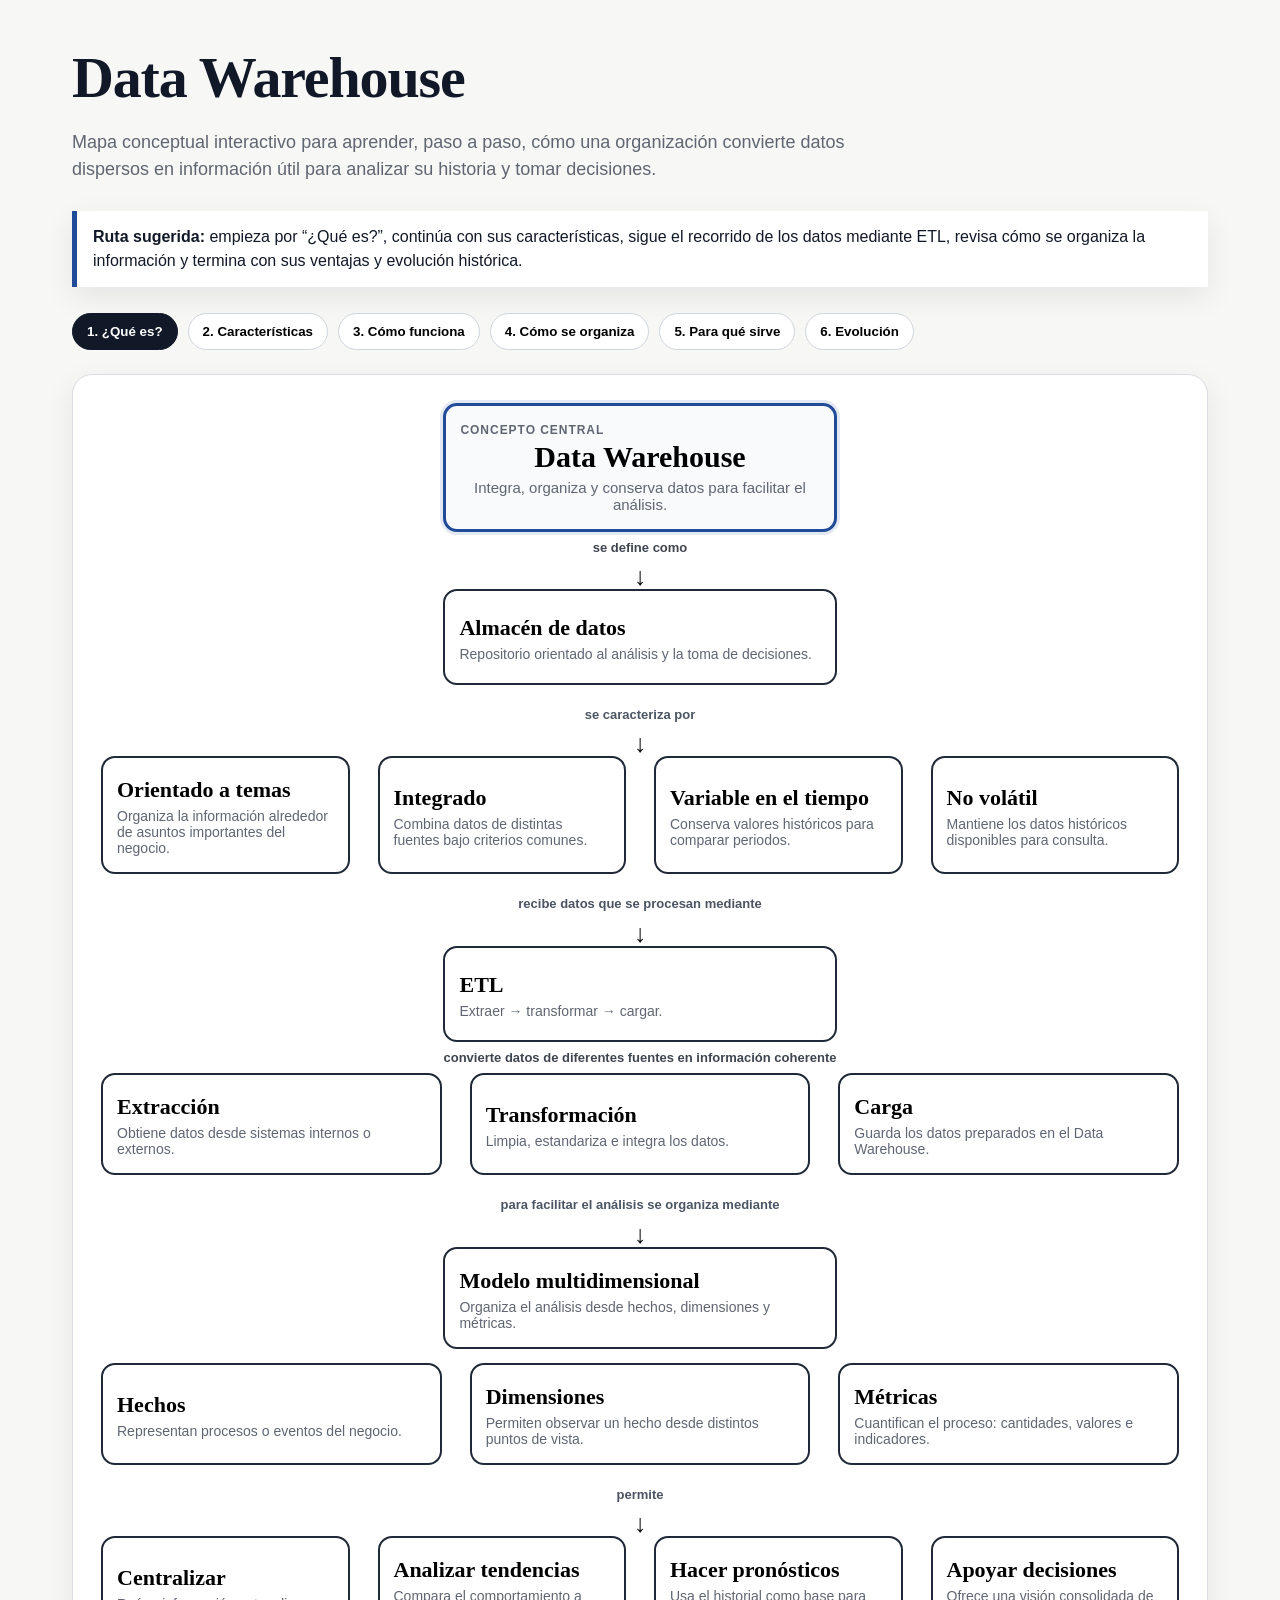
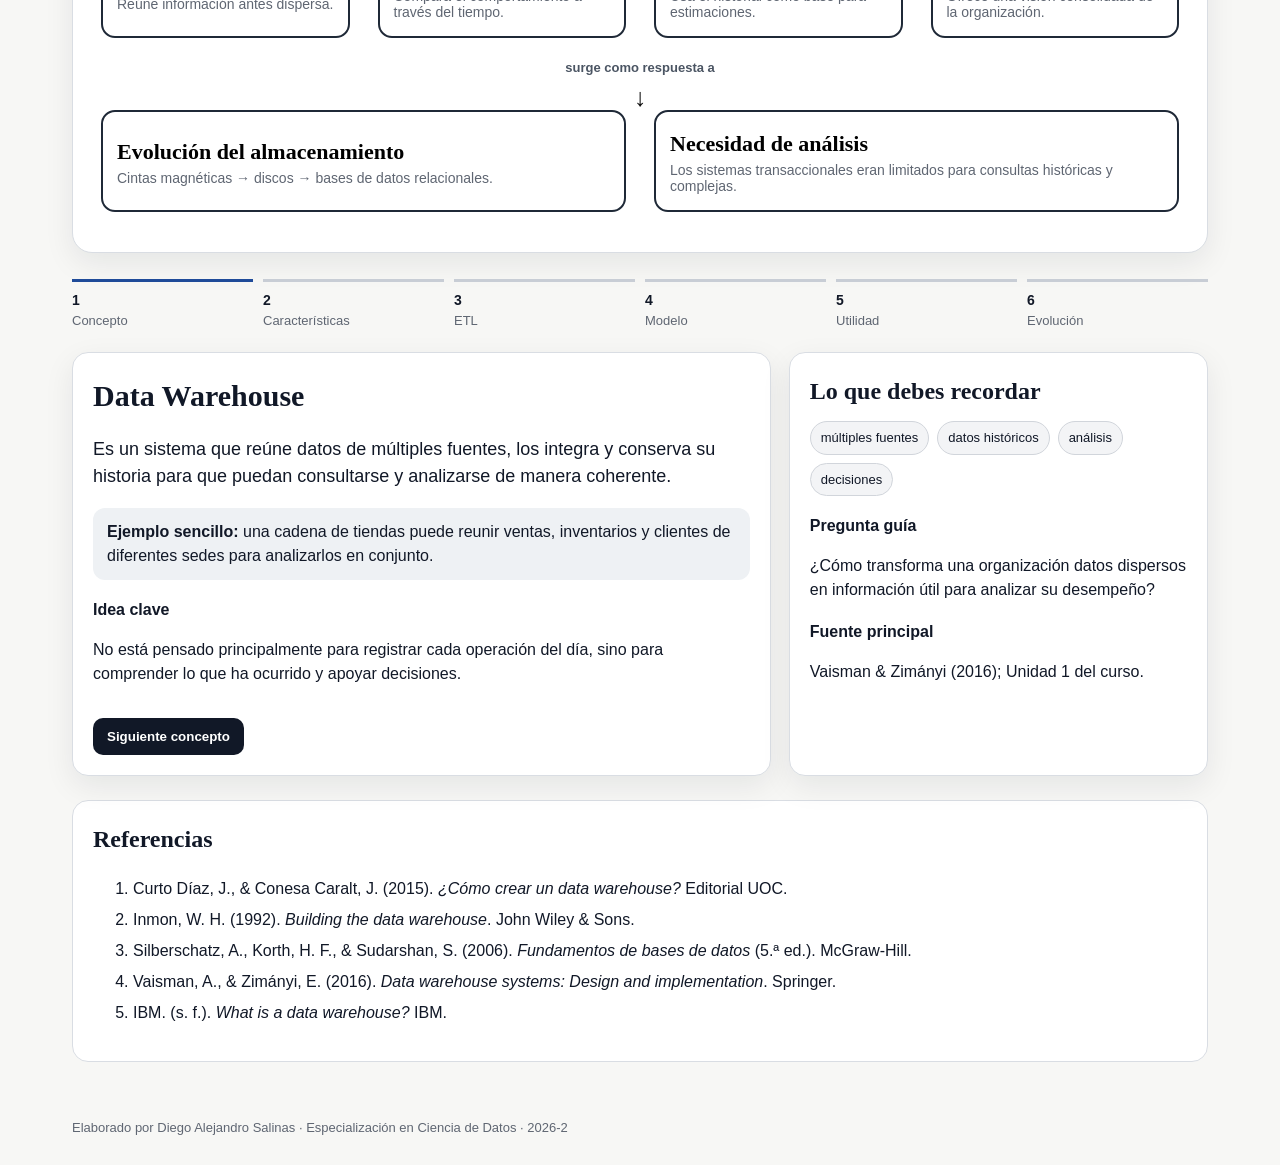
==== datawarehouse/index.html @ eb6b1d8a "Agregar mapa conceptual interactivo de Data Warehouse" ====
<!doctype html>
<html lang="es">
<head>
<meta charset="utf-8">
<meta name="viewport" content="width=device-width,initial-scale=1">
<title>Mapa conceptual interactivo · Data Warehouse</title>
<meta name="description" content="Mapa conceptual interactivo para aprender qué es un Data Warehouse, sus características, evolución, contexto, ventajas, funcionalidad y relación con ETL.">
<style>
:root{
  --bg:#f7f7f5;--paper:#ffffff;--ink:#111827;--muted:#5f6672;--line:#1f2937;
  --soft:#eef1f4;--accent:#1f4b99;--accent2:#0f766e;--warn:#8a4b08;
  --shadow:0 10px 30px rgba(17,24,39,.08)
}
*{box-sizing:border-box}
html{scroll-behavior:smooth}
body{margin:0;background:var(--bg);color:var(--ink);font-family:Arial,Helvetica,sans-serif;line-height:1.5}
header{max-width:1180px;margin:auto;padding:34px 22px 18px}
header h1{margin:0 0 8px;font-family:"Times New Roman",Times,serif;font-size:clamp(32px,5vw,58px);font-weight:700;letter-spacing:-.02em}
header p{margin:0;max-width:850px;color:var(--muted);font-size:18px}
main{max-width:1180px;margin:auto;padding:0 22px 56px}
.guide{display:flex;gap:10px;flex-wrap:wrap;margin:18px 0 24px}
.guide button{border:1px solid #cfd5dc;background:white;border-radius:999px;padding:10px 14px;font-weight:700;cursor:pointer}
.guide button.active{background:var(--ink);color:white;border-color:var(--ink)}
.learning-note{background:#fff;border-left:5px solid var(--accent);padding:14px 16px;margin:10px 0 26px;box-shadow:var(--shadow)}
.map-wrap{background:var(--paper);border:1px solid #d9dde3;border-radius:20px;padding:18px;box-shadow:var(--shadow);overflow:auto}
.map{min-width:980px;position:relative;padding:10px 10px 22px}
.row{display:grid;gap:28px;align-items:stretch;position:relative;z-index:2}
.row.center{grid-template-columns:1fr 1.25fr 1fr}
.row.four{grid-template-columns:repeat(4,1fr)}
.row.three{grid-template-columns:repeat(3,1fr)}
.row.two{grid-template-columns:1fr 1fr}
.spacer{height:18px}
.node{appearance:none;width:100%;border:2px solid var(--line);background:white;border-radius:14px;padding:16px 14px;min-height:96px;text-align:left;cursor:pointer;transition:.2s;position:relative}
.node:hover,.node:focus{transform:translateY(-2px);box-shadow:0 8px 18px rgba(17,24,39,.10);outline:3px solid rgba(31,75,153,.15)}
.node.selected{border-color:var(--accent);box-shadow:0 0 0 3px rgba(31,75,153,.12)}
.node .kicker{font-size:12px;text-transform:uppercase;letter-spacing:.08em;color:var(--muted);font-weight:700}
.node strong{display:block;font-family:"Times New Roman",Times,serif;font-size:22px;margin:3px 0 5px}
.node small{display:block;color:var(--muted);font-size:14px}
.central{background:#f8fafc;border-width:3px}
.central strong{font-size:30px;text-align:center}
.central small{text-align:center;font-size:15px}
.linklabel{text-align:center;font-size:13px;font-weight:700;color:#3f4650;padding:6px 0}
.arrow{text-align:center;font-size:25px;line-height:1;color:#111}
.branch-label{font-size:13px;font-weight:700;color:#4b5563;text-align:center;margin:2px 0 7px}
.child{min-height:84px}
.route{margin:26px 0 6px;display:grid;grid-template-columns:repeat(6,1fr);gap:10px}
.step{border-top:3px solid #c8cdd5;padding-top:8px;color:var(--muted);font-size:13px}
.step b{display:block;color:var(--ink);font-size:14px}
.step.current{border-color:var(--accent)}
.panel{margin-top:22px;display:grid;grid-template-columns:1.25fr .75fr;gap:18px}
.card{background:#fff;border:1px solid #d9dde3;border-radius:16px;padding:20px;box-shadow:var(--shadow)}
.card h2{font-family:"Times New Roman",Times,serif;font-size:30px;margin:0 0 8px}
.card h3{font-size:16px;margin:18px 0 6px}
.definition{font-size:18px}
.example{background:var(--soft);padding:12px 14px;border-radius:12px;margin-top:12px}
.tags{display:flex;gap:8px;flex-wrap:wrap;margin-top:12px}
.tag{background:#f3f4f6;border:1px solid #d1d5db;border-radius:999px;padding:6px 10px;font-size:13px}
.next-btn{margin-top:16px;border:0;background:var(--ink);color:#fff;border-radius:10px;padding:11px 14px;font-weight:700;cursor:pointer}
.refs{margin-top:24px;background:white;border:1px solid #d9dde3;border-radius:16px;padding:20px}
.refs h2{font-family:"Times New Roman",Times,serif;margin-top:0}
.refs li{margin:7px 0}
footer{max-width:1180px;margin:auto;padding:0 22px 28px;color:var(--muted);font-size:13px}
@media(max-width:760px){
 header p{font-size:16px}.panel{grid-template-columns:1fr}.route{grid-template-columns:repeat(2,1fr)}
 .map-wrap{padding:10px}
}
</style>
</head>
<body>
<header>
  <h1>Data Warehouse</h1>
  <p>Mapa conceptual interactivo para aprender, paso a paso, cómo una organización convierte datos dispersos en información útil para analizar su historia y tomar decisiones.</p>
</header>

<main>
  <div class="learning-note"><strong>Ruta sugerida:</strong> empieza por “¿Qué es?”, continúa con sus características, sigue el recorrido de los datos mediante ETL, revisa cómo se organiza la información y termina con sus ventajas y evolución histórica.</div>

  <nav class="guide" aria-label="Ruta de aprendizaje">
    <button class="active" data-go="concepto">1. ¿Qué es?</button>
    <button data-go="caracteristicas">2. Características</button>
    <button data-go="etl">3. Cómo funciona</button>
    <button data-go="modelo">4. Cómo se organiza</button>
    <button data-go="ventajas">5. Para qué sirve</button>
    <button data-go="evolucion">6. Evolución</button>
  </nav>

  <section class="map-wrap" aria-label="Mapa conceptual interactivo de Data Warehouse">
    <div class="map">
      <div class="row center">
        <div></div>
        <button class="node central selected" data-node="concepto">
          <span class="kicker">Concepto central</span>
          <strong>Data Warehouse</strong>
          <small>Integra, organiza y conserva datos para facilitar el análisis.</small>
        </button>
        <div></div>
      </div>

      <div class="linklabel">se define como</div>
      <div class="arrow">↓</div>

      <div class="row center">
        <div></div>
        <button class="node" data-node="repositorio">
          <strong>Almacén de datos</strong>
          <small>Repositorio orientado al análisis y la toma de decisiones.</small>
        </button>
        <div></div>
      </div>

      <div class="spacer"></div>
      <div class="branch-label">se caracteriza por</div>
      <div class="arrow">↓</div>

      <div class="row four" id="caracteristicas">
        <button class="node child" data-node="temas"><strong>Orientado a temas</strong><small>Organiza la información alrededor de asuntos importantes del negocio.</small></button>
        <button class="node child" data-node="integrado"><strong>Integrado</strong><small>Combina datos de distintas fuentes bajo criterios comunes.</small></button>
        <button class="node child" data-node="tiempo"><strong>Variable en el tiempo</strong><small>Conserva valores históricos para comparar periodos.</small></button>
        <button class="node child" data-node="novolatil"><strong>No volátil</strong><small>Mantiene los datos históricos disponibles para consulta.</small></button>
      </div>

      <div class="spacer"></div>
      <div class="branch-label">recibe datos que se procesan mediante</div>
      <div class="arrow">↓</div>

      <div class="row center" id="etl">
        <div></div>
        <button class="node" data-node="etl">
          <strong>ETL</strong>
          <small>Extraer → transformar → cargar.</small>
        </button>
        <div></div>
      </div>

      <div class="linklabel">convierte datos de diferentes fuentes en información coherente</div>
      <div class="row three">
        <button class="node child" data-node="extraccion"><strong>Extracción</strong><small>Obtiene datos desde sistemas internos o externos.</small></button>
        <button class="node child" data-node="transformacion"><strong>Transformación</strong><small>Limpia, estandariza e integra los datos.</small></button>
        <button class="node child" data-node="carga"><strong>Carga</strong><small>Guarda los datos preparados en el Data Warehouse.</small></button>
      </div>

      <div class="spacer"></div>
      <div class="branch-label">para facilitar el análisis se organiza mediante</div>
      <div class="arrow">↓</div>

      <div class="row center" id="modelo">
        <div></div>
        <button class="node" data-node="modelo">
          <strong>Modelo multidimensional</strong>
          <small>Organiza el análisis desde hechos, dimensiones y métricas.</small>
        </button>
        <div></div>
      </div>

      <div class="row three" style="margin-top:14px">
        <button class="node child" data-node="hechos"><strong>Hechos</strong><small>Representan procesos o eventos del negocio.</small></button>
        <button class="node child" data-node="dimensiones"><strong>Dimensiones</strong><small>Permiten observar un hecho desde distintos puntos de vista.</small></button>
        <button class="node child" data-node="metricas"><strong>Métricas</strong><small>Cuantifican el proceso: cantidades, valores e indicadores.</small></button>
      </div>

      <div class="spacer"></div>
      <div class="branch-label">permite</div>
      <div class="arrow">↓</div>

      <div class="row four" id="ventajas">
        <button class="node child" data-node="centraliza"><strong>Centralizar</strong><small>Reúne información antes dispersa.</small></button>
        <button class="node child" data-node="tendencias"><strong>Analizar tendencias</strong><small>Compara el comportamiento a través del tiempo.</small></button>
        <button class="node child" data-node="pronosticos"><strong>Hacer pronósticos</strong><small>Usa el historial como base para estimaciones.</small></button>
        <button class="node child" data-node="decisiones"><strong>Apoyar decisiones</strong><small>Ofrece una visión consolidada de la organización.</small></button>
      </div>

      <div class="spacer"></div>
      <div class="branch-label">surge como respuesta a</div>
      <div class="arrow">↓</div>

      <div class="row two" id="evolucion">
        <button class="node child" data-node="evolucion"><strong>Evolución del almacenamiento</strong><small>Cintas magnéticas → discos → bases de datos relacionales.</small></button>
        <button class="node child" data-node="necesidad"><strong>Necesidad de análisis</strong><small>Los sistemas transaccionales eran limitados para consultas históricas y complejas.</small></button>
      </div>
    </div>
  </section>

  <div class="route" aria-label="Progreso de aprendizaje">
    <div class="step current" data-step="concepto"><b>1</b>Concepto</div>
    <div class="step" data-step="caracteristicas"><b>2</b>Características</div>
    <div class="step" data-step="etl"><b>3</b>ETL</div>
    <div class="step" data-step="modelo"><b>4</b>Modelo</div>
    <div class="step" data-step="ventajas"><b>5</b>Utilidad</div>
    <div class="step" data-step="evolucion"><b>6</b>Evolución</div>
  </div>

  <section class="panel" aria-live="polite">
    <article class="card">
      <h2 id="detail-title">Data Warehouse</h2>
      <p class="definition" id="detail-definition">Es un sistema que reúne datos de múltiples fuentes, los integra y conserva su historia para que puedan consultarse y analizarse de manera coherente.</p>
      <div class="example" id="detail-example"><strong>Ejemplo sencillo:</strong> una cadena de tiendas puede reunir ventas, inventarios y clientes de diferentes sedes para analizarlos en conjunto.</div>
      <h3>Idea clave</h3>
      <p id="detail-key">No está pensado principalmente para registrar cada operación del día, sino para comprender lo que ha ocurrido y apoyar decisiones.</p>
      <button class="next-btn" id="next-btn" type="button">Siguiente concepto</button>
    </article>

    <aside class="card">
      <h2 style="font-size:24px">Lo que debes recordar</h2>
      <div class="tags" id="detail-tags">
        <span class="tag">múltiples fuentes</span>
        <span class="tag">datos históricos</span>
        <span class="tag">análisis</span>
        <span class="tag">decisiones</span>
      </div>
      <h3>Pregunta guía</h3>
      <p id="detail-question">¿Cómo transforma una organización datos dispersos en información útil para analizar su desempeño?</p>
      <h3>Fuente principal</h3>
      <p id="detail-source">Vaisman & Zimányi (2016); Unidad 1 del curso.</p>
    </aside>
  </section>

  <section class="refs">
    <h2>Referencias</h2>
    <ol>
      <li>Curto Díaz, J., & Conesa Caralt, J. (2015). <em>¿Cómo crear un data warehouse?</em> Editorial UOC.</li>
      <li>Inmon, W. H. (1992). <em>Building the data warehouse</em>. John Wiley & Sons.</li>
      <li>Silberschatz, A., Korth, H. F., & Sudarshan, S. (2006). <em>Fundamentos de bases de datos</em> (5.ª ed.). McGraw-Hill.</li>
      <li>Vaisman, A., & Zimányi, E. (2016). <em>Data warehouse systems: Design and implementation</em>. Springer.</li>
      <li>IBM. (s. f.). <em>What is a data warehouse?</em> IBM.</li>
    </ol>
  </section>
</main>

<footer>Elaborado por Diego Alejandro Salinas · Especialización en Ciencia de Datos · 2026-2</footer>

<script>
const DATA = {
concepto:{title:"Data Warehouse",definition:"Es un sistema que reúne datos de múltiples fuentes, los integra y conserva su historia para que puedan consultarse y analizarse de manera coherente.",example:"Una cadena de tiendas puede reunir ventas, inventarios y clientes de diferentes sedes para analizarlos en conjunto.",key:"No está pensado principalmente para registrar cada operación del día, sino para comprender lo que ha ocurrido y apoyar decisiones.",tags:["múltiples fuentes","datos históricos","análisis","decisiones"],question:"¿Cómo transforma una organización datos dispersos en información útil para analizar su desempeño?",source:"Vaisman & Zimányi (2016); Unidad 1."},
repositorio:{title:"Almacén de datos",definition:"Es el repositorio común donde se almacena información ya integrada y preparada para consulta y análisis.",example:"En vez de consultar por separado ventas, inventario y servicio al cliente, la organización puede analizarlos desde un mismo entorno.",key:"El Data Warehouse ofrece una visión consolidada, no una simple copia de las bases operacionales.",tags:["repositorio común","integración","consulta"],question:"¿Por qué conviene reunir información procedente de sistemas distintos?",source:"Vaisman & Zimányi (2016)."},
temas:{title:"Orientado a temas",definition:"La información se organiza alrededor de temas relevantes para la organización, como ventas, producción, clientes o compras.",example:"Un área de ventas puede consultar información organizada alrededor de clientes, productos y periodos.",key:"La organización sigue la lógica del análisis del negocio, no la estructura técnica de cada sistema fuente.",tags:["ventas","clientes","producción"],question:"¿Qué temas necesita analizar la organización?",source:"Unidad 1, características de Data Warehouse."},
integrado:{title:"Integrado",definition:"Los datos provenientes de diferentes fuentes se armonizan para ofrecer una vista unificada.",example:"Si dos sistemas usan nombres o formatos distintos para identificar una misma sede, la transformación busca estandarizarlos.",key:"Integrar significa hacer comparables datos que originalmente podían tener formatos, códigos o estructuras diferentes.",tags:["estandarización","fuentes","coherencia"],question:"¿Cómo logramos que datos distintos puedan analizarse juntos?",source:"Unidad 1; Vaisman & Zimányi (2016)."},
tiempo:{title:"Variable en el tiempo",definition:"El Data Warehouse conserva información correspondiente a distintos periodos para estudiar cambios y tendencias.",example:"Las ventas de este mes pueden compararse con las de meses o años anteriores.",key:"La dimensión temporal convierte el dato aislado en una historia que puede analizarse.",tags:["historia","periodos","tendencias"],question:"¿Qué cambia cuando podemos comparar el presente con el pasado?",source:"Unidad 1."},
novolatil:{title:"No volátil",definition:"Los datos históricos se mantienen disponibles; los nuevos valores se incorporan sin reemplazar continuamente el pasado.",example:"El valor de ventas de un mes cerrado se conserva para análisis posteriores.",key:"Mantener la historia permite reproducir análisis y comparar periodos.",tags:["permanencia","histórico","consulta"],question:"¿Por qué es importante conservar los valores anteriores?",source:"Unidad 1."},
etl:{title:"ETL",definition:"ETL resume tres operaciones: extraer datos de las fuentes, transformarlos para hacerlos coherentes y cargarlos en el Data Warehouse.",example:"Datos de una hoja de cálculo, un sistema de ventas y una base de clientes pueden combinarse antes de entrar al almacén.",key:"ETL es el puente entre los datos tal como nacen y los datos listos para analizar.",tags:["extract","transform","load"],question:"¿Qué debe ocurrir antes de que los datos sean útiles para el análisis?",source:"Silberschatz et al. (2006); Unidad 1."},
extraccion:{title:"Extracción",definition:"Obtiene los datos desde sus sistemas de origen.",example:"Leer registros desde sistemas contables, archivos, aplicaciones o bases externas.",key:"Primero se identifican y recuperan los datos que realmente se necesitan.",tags:["origen","captura","fuentes"],question:"¿De dónde salen los datos?",source:"Unidad 1."},
transformacion:{title:"Transformación",definition:"Corrige, limpia, estandariza e integra los datos para que tengan una estructura y significado coherentes.",example:"Convertir fechas a un mismo formato o unificar categorías escritas de formas diferentes.",key:"Transformar no es adornar los datos: es resolver inconsistencias antes del análisis.",tags:["limpieza","estandarización","integración"],question:"¿Qué problemas impedirían comparar los datos directamente?",source:"Unidad 1."},
carga:{title:"Carga",definition:"Incorpora los datos ya preparados en el Data Warehouse.",example:"Después de validar y transformar la información, se añade al repositorio analítico.",key:"La carga completa el recorrido desde la fuente hasta el almacén.",tags:["almacenamiento","repositorio","actualización"],question:"¿Dónde terminan los datos después de ser transformados?",source:"Unidad 1."},
modelo:{title:"Modelo multidimensional",definition:"Es una forma de organizar la información para analizar un proceso desde diferentes perspectivas.",example:"Una venta puede analizarse por producto, cliente, vendedor, fecha o sucursal.",key:"El modelo multidimensional facilita responder preguntas del negocio sin recorrer estructuras transaccionales complejas.",tags:["hechos","dimensiones","métricas"],question:"¿Desde qué perspectivas necesitamos observar un mismo proceso?",source:"Curto Díaz & Conesa Caralt (2015); Unidad 1."},
hechos:{title:"Hechos",definition:"Representan procesos o eventos que la organización quiere analizar.",example:"Una venta, una asistencia o un movimiento de inventario.",key:"La tabla de hechos suele concentrar las mediciones del proceso y las relaciones con dimensiones.",tags:["eventos","procesos","medidas"],question:"¿Qué evento queremos estudiar?",source:"Unidad 1."},
dimensiones:{title:"Dimensiones",definition:"Describen los puntos de vista desde los cuales se analiza un hecho.",example:"Producto, cliente, vendedor, fecha o ubicación.",key:"Las dimensiones responden preguntas como quién, qué, cuándo y dónde.",tags:["producto","cliente","tiempo"],question:"¿Desde qué perspectivas queremos analizar el hecho?",source:"Unidad 1."},
metricas:{title:"Métricas",definition:"Son medidas cuantificables utilizadas para evaluar un proceso.",example:"Valor de venta, cantidad de productos, unidades producidas o porcentaje de cumplimiento.",key:"Las métricas convierten la actividad del negocio en valores analizables.",tags:["medidas","indicadores","KPI"],question:"¿Qué queremos medir?",source:"Unidad 1."},
centraliza:{title:"Centralizar información",definition:"El Data Warehouse reúne información que antes estaba distribuida en diferentes lugares y sistemas.",example:"Una empresa con varias sedes puede analizar sus datos desde una fuente común.",key:"Centralizar reduce el trabajo de consultar y reconciliar fuentes por separado.",tags:["consolidación","fuente común","coherencia"],question:"¿Qué cambia cuando las áreas dejan de analizar datos aislados?",source:"Unidad 1."},
tendencias:{title:"Analizar tendencias",definition:"La conservación histórica permite observar patrones y cambios a través del tiempo.",example:"Identificar meses con mayores ventas o periodos de caída en producción.",key:"Una tendencia necesita datos comparables de varios momentos, no una sola fotografía.",tags:["historia","comparación","patrones"],question:"¿Qué comportamiento se repite o cambia con el tiempo?",source:"Unidad 1."},
pronosticos:{title:"Hacer pronósticos",definition:"Los datos históricos pueden utilizarse como base para estimar comportamientos futuros.",example:"Proyectar ventas futuras a partir de los patrones observados en años anteriores.",key:"El Data Warehouse aporta la historia organizada; el método de pronóstico realiza la estimación.",tags:["histórico","proyección","planificación"],question:"¿Qué información del pasado ayuda a planificar el futuro?",source:"Unidad 1."},
decisiones:{title:"Apoyar decisiones",definition:"El Data Warehouse proporciona información consolidada para que los responsables comprendan mejor la situación de la organización.",example:"Comparar ventas, costos e inventarios antes de decidir dónde aumentar existencias.",key:"Su valor aparece cuando los datos se convierten en evidencia útil para decidir.",tags:["evidencia","gestión","análisis"],question:"¿Qué decisión mejora cuando contamos con información integrada?",source:"Unidad 1."},
evolucion:{title:"Evolución del almacenamiento",definition:"El almacenamiento pasó del procesamiento secuencial en cintas a discos de acceso directo y luego a bases de datos relacionales y sistemas orientados al análisis.",example:"Con los discos fue posible acceder a registros sin recorrer secuencialmente toda la información.",key:"El Data Warehouse no apareció de la nada: responde a décadas de evolución en almacenamiento y bases de datos.",tags:["cintas","discos","bases relacionales"],question:"¿Qué avances hicieron posible analizar cada vez más información?",source:"Silberschatz et al. (2006); Unidad 1."},
necesidad:{title:"Necesidad de análisis",definition:"Los sistemas transaccionales funcionaban bien para las operaciones diarias, pero tenían limitaciones para consultas complejas, integración de fuentes e historia.",example:"Una consulta que combina muchas tablas y varios años de información puede afectar el rendimiento de un sistema operacional.",key:"El Data Warehouse separa las necesidades analíticas de las operaciones cotidianas.",tags:["OLTP","histórico","consultas complejas"],question:"¿Por qué una base transaccional no siempre es adecuada para análisis masivo?",source:"Unidad 1; Inmon (1992)."}
};

const ORDER=["concepto","temas","integrado","tiempo","novolatil","etl","extraccion","transformacion","carga","modelo","hechos","dimensiones","metricas","centraliza","tendencias","pronosticos","decisiones","evolucion","necesidad"];
const GROUP={concepto:"concepto",repositorio:"concepto",temas:"caracteristicas",integrado:"caracteristicas",tiempo:"caracteristicas",novolatil:"caracteristicas",etl:"etl",extraccion:"etl",transformacion:"etl",carga:"etl",modelo:"modelo",hechos:"modelo",dimensiones:"modelo",metricas:"modelo",centraliza:"ventajas",tendencias:"ventajas",pronosticos:"ventajas",decisiones:"ventajas",evolucion:"evolucion",necesidad:"evolucion"};
let current="concepto";

const title=document.getElementById("detail-title");
const def=document.getElementById("detail-definition");
const ex=document.getElementById("detail-example");
const key=document.getElementById("detail-key");
const tags=document.getElementById("detail-tags");
const question=document.getElementById("detail-question");
const source=document.getElementById("detail-source");

function render(id, scroll=true){
  if(!DATA[id]) return;
  current=id;
  document.querySelectorAll(".node").forEach(n=>n.classList.toggle("selected",n.dataset.node===id));
  const x=DATA[id];
  title.textContent=x.title;
  def.textContent=x.definition;
  ex.innerHTML="<strong>Ejemplo sencillo:</strong> "+x.example;
  key.textContent=x.key;
  tags.innerHTML=x.tags.map(t=>'<span class="tag">'+t+'</span>').join("");
  question.textContent=x.question;
  source.textContent=x.source;
  const g=GROUP[id];
  document.querySelectorAll(".guide button").forEach(b=>b.classList.toggle("active",b.dataset.go===g));
  document.querySelectorAll(".step").forEach(s=>s.classList.toggle("current",s.dataset.step===g));
  if(scroll) document.querySelector(".panel").scrollIntoView({behavior:"smooth",block:"start"});
}

document.querySelectorAll(".node").forEach(btn=>btn.addEventListener("click",()=>render(btn.dataset.node)));
document.querySelectorAll(".guide button").forEach(btn=>btn.addEventListener("click",()=>{
  const g=btn.dataset.go;
  const first=ORDER.find(id=>GROUP[id]===g) || "concepto";
  render(first,false);
  const el=document.getElementById(g);
  if(el) el.scrollIntoView({behavior:"smooth",block:"center"});
  else document.querySelector(".map-wrap").scrollIntoView({behavior:"smooth",block:"start"});
}));
document.getElementById("next-btn").addEventListener("click",()=>{
  const i=ORDER.indexOf(current);
  render(ORDER[(i+1)%ORDER.length]);
});
</script>
</body>
</html>
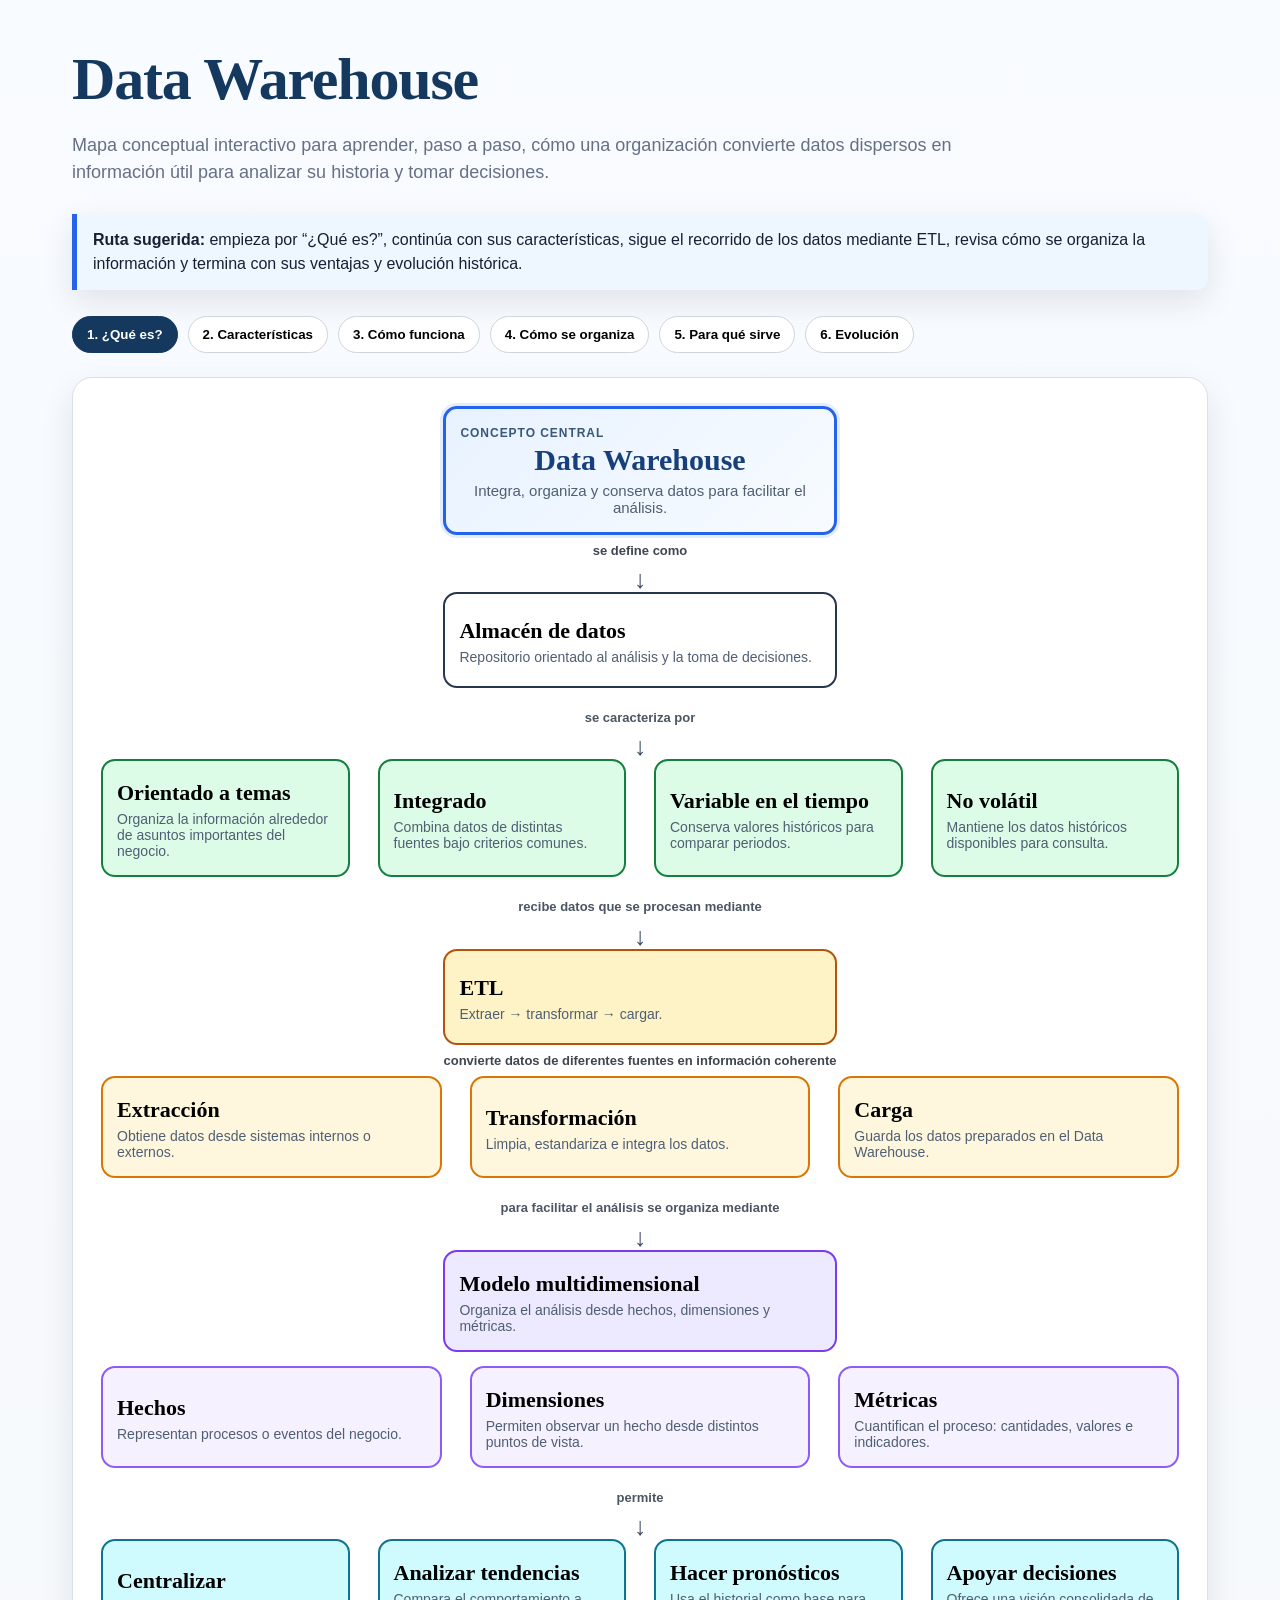
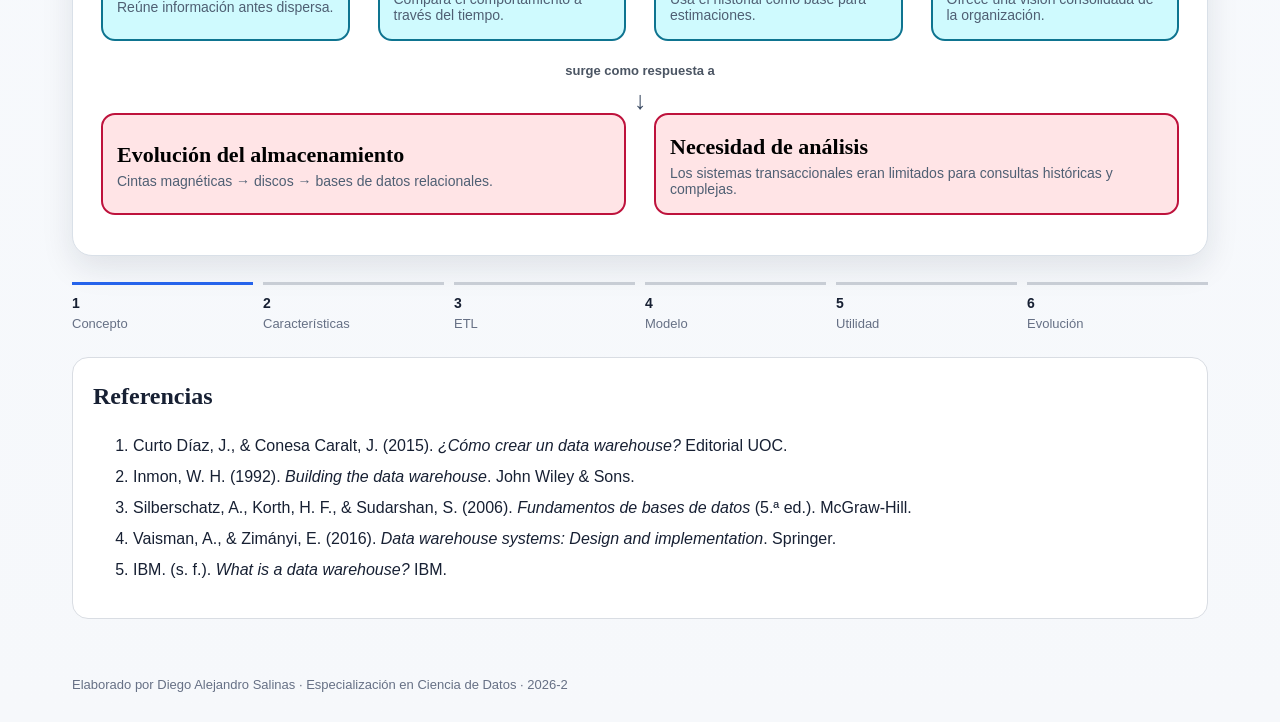
==== commit 52b106be: "Mejorar color e interacción del mapa conceptual de Data Warehouse" ====
--- a/datawarehouse/index.html
+++ b/datawarehouse/index.html
@@ -7,22 +7,26 @@
 <meta name="description" content="Mapa conceptual interactivo para aprender qué es un Data Warehouse, sus características, evolución, contexto, ventajas, funcionalidad y relación con ETL.">
 <style>
 :root{
-  --bg:#f7f7f5;--paper:#ffffff;--ink:#111827;--muted:#5f6672;--line:#1f2937;
-  --soft:#eef1f4;--accent:#1f4b99;--accent2:#0f766e;--warn:#8a4b08;
-  --shadow:0 10px 30px rgba(17,24,39,.08)
+  --bg:#f6f8fb;--paper:#ffffff;--ink:#172033;--muted:#667085;--line:#26364d;
+  --blue:#dbeafe;--blue-strong:#2563eb;--green:#dcfce7;--green-strong:#15803d;
+  --amber:#fef3c7;--amber-strong:#b45309;--violet:#ede9fe;--violet-strong:#7c3aed;
+  --rose:#ffe4e6;--rose-strong:#be123c;--cyan:#cffafe;--cyan-strong:#0e7490;
+  --shadow:0 12px 32px rgba(23,32,51,.10)
 }
 *{box-sizing:border-box}
 html{scroll-behavior:smooth}
-body{margin:0;background:var(--bg);color:var(--ink);font-family:Arial,Helvetica,sans-serif;line-height:1.5}
+body{margin:0;background:linear-gradient(180deg,#f8fbff 0%,var(--bg) 100%);color:var(--ink);font-family:Arial,Helvetica,sans-serif;line-height:1.5}
+body.modal-open{overflow:hidden}
 header{max-width:1180px;margin:auto;padding:34px 22px 18px}
-header h1{margin:0 0 8px;font-family:"Times New Roman",Times,serif;font-size:clamp(32px,5vw,58px);font-weight:700;letter-spacing:-.02em}
-header p{margin:0;max-width:850px;color:var(--muted);font-size:18px}
+header h1{margin:0 0 8px;font-family:"Times New Roman",Times,serif;font-size:clamp(34px,5vw,60px);font-weight:700;letter-spacing:-.02em;color:#15385f}
+header p{margin:0;max-width:880px;color:var(--muted);font-size:18px}
 main{max-width:1180px;margin:auto;padding:0 22px 56px}
 .guide{display:flex;gap:10px;flex-wrap:wrap;margin:18px 0 24px}
-.guide button{border:1px solid #cfd5dc;background:white;border-radius:999px;padding:10px 14px;font-weight:700;cursor:pointer}
-.guide button.active{background:var(--ink);color:white;border-color:var(--ink)}
-.learning-note{background:#fff;border-left:5px solid var(--accent);padding:14px 16px;margin:10px 0 26px;box-shadow:var(--shadow)}
-.map-wrap{background:var(--paper);border:1px solid #d9dde3;border-radius:20px;padding:18px;box-shadow:var(--shadow);overflow:auto}
+.guide button{border:1px solid #cfd5dc;background:white;border-radius:999px;padding:10px 14px;font-weight:700;cursor:pointer;transition:.18s}
+.guide button:hover{transform:translateY(-1px)}
+.guide button.active{background:#15385f;color:white;border-color:#15385f}
+.learning-note{background:#eef6ff;border-left:5px solid var(--blue-strong);padding:14px 16px;margin:10px 0 26px;box-shadow:var(--shadow);border-radius:0 12px 12px 0}
+.map-wrap{background:var(--paper);border:1px solid #d9e0e8;border-radius:20px;padding:18px;box-shadow:var(--shadow);overflow:auto}
 .map{min-width:980px;position:relative;padding:10px 10px 22px}
 .row{display:grid;gap:28px;align-items:stretch;position:relative;z-index:2}
 .row.center{grid-template-columns:1fr 1.25fr 1fr}
@@ -31,38 +35,55 @@
 .row.two{grid-template-columns:1fr 1fr}
 .spacer{height:18px}
 .node{appearance:none;width:100%;border:2px solid var(--line);background:white;border-radius:14px;padding:16px 14px;min-height:96px;text-align:left;cursor:pointer;transition:.2s;position:relative}
-.node:hover,.node:focus{transform:translateY(-2px);box-shadow:0 8px 18px rgba(17,24,39,.10);outline:3px solid rgba(31,75,153,.15)}
-.node.selected{border-color:var(--accent);box-shadow:0 0 0 3px rgba(31,75,153,.12)}
-.node .kicker{font-size:12px;text-transform:uppercase;letter-spacing:.08em;color:var(--muted);font-weight:700}
+.node:hover,.node:focus{transform:translateY(-2px);box-shadow:0 8px 18px rgba(17,24,39,.12);outline:3px solid rgba(37,99,235,.14)}
+.node.selected{border-color:var(--blue-strong);box-shadow:0 0 0 3px rgba(37,99,235,.12)}
+.node .kicker{font-size:12px;text-transform:uppercase;letter-spacing:.08em;color:#385779;font-weight:700}
 .node strong{display:block;font-family:"Times New Roman",Times,serif;font-size:22px;margin:3px 0 5px}
-.node small{display:block;color:var(--muted);font-size:14px}
-.central{background:#f8fafc;border-width:3px}
-.central strong{font-size:30px;text-align:center}
+.node small{display:block;color:#4f5f73;font-size:14px}
+.central{background:linear-gradient(135deg,#e8f2ff,#f7fbff);border-color:#1d4ed8;border-width:3px}
+.central strong{font-size:30px;text-align:center;color:#173f7a}
 .central small{text-align:center;font-size:15px}
 .linklabel{text-align:center;font-size:13px;font-weight:700;color:#3f4650;padding:6px 0}
-.arrow{text-align:center;font-size:25px;line-height:1;color:#111}
+.arrow{text-align:center;font-size:25px;line-height:1;color:#3b4b63}
 .branch-label{font-size:13px;font-weight:700;color:#4b5563;text-align:center;margin:2px 0 7px}
 .child{min-height:84px}
+#caracteristicas .node{background:var(--green);border-color:var(--green-strong)}
+#etl.node,.row#etl .node{background:var(--amber);border-color:var(--amber-strong)}
+.row.three .node[data-node="extraccion"],.row.three .node[data-node="transformacion"],.row.three .node[data-node="carga"]{background:#fff7dd;border-color:#d97706}
+#modelo.node,.row#modelo .node{background:var(--violet);border-color:var(--violet-strong)}
+.row.three .node[data-node="hechos"],.row.three .node[data-node="dimensiones"],.row.three .node[data-node="metricas"]{background:#f5f1ff;border-color:#8b5cf6}
+#ventajas .node{background:var(--cyan);border-color:var(--cyan-strong)}
+#evolucion .node{background:var(--rose);border-color:var(--rose-strong)}
 .route{margin:26px 0 6px;display:grid;grid-template-columns:repeat(6,1fr);gap:10px}
 .step{border-top:3px solid #c8cdd5;padding-top:8px;color:var(--muted);font-size:13px}
 .step b{display:block;color:var(--ink);font-size:14px}
-.step.current{border-color:var(--accent)}
-.panel{margin-top:22px;display:grid;grid-template-columns:1.25fr .75fr;gap:18px}
-.card{background:#fff;border:1px solid #d9dde3;border-radius:16px;padding:20px;box-shadow:var(--shadow)}
-.card h2{font-family:"Times New Roman",Times,serif;font-size:30px;margin:0 0 8px}
-.card h3{font-size:16px;margin:18px 0 6px}
-.definition{font-size:18px}
-.example{background:var(--soft);padding:12px 14px;border-radius:12px;margin-top:12px}
-.tags{display:flex;gap:8px;flex-wrap:wrap;margin-top:12px}
-.tag{background:#f3f4f6;border:1px solid #d1d5db;border-radius:999px;padding:6px 10px;font-size:13px}
-.next-btn{margin-top:16px;border:0;background:var(--ink);color:#fff;border-radius:10px;padding:11px 14px;font-weight:700;cursor:pointer}
+.step.current{border-color:var(--blue-strong)}
 .refs{margin-top:24px;background:white;border:1px solid #d9dde3;border-radius:16px;padding:20px}
 .refs h2{font-family:"Times New Roman",Times,serif;margin-top:0}
 .refs li{margin:7px 0}
 footer{max-width:1180px;margin:auto;padding:0 22px 28px;color:var(--muted);font-size:13px}
+
+/* Modal */
+.modal{position:fixed;inset:0;background:rgba(15,23,42,.58);display:none;align-items:center;justify-content:center;padding:22px;z-index:9999}
+.modal.open{display:flex}
+.modal-dialog{width:min(900px,96vw);max-height:90vh;overflow:auto;background:white;border-radius:20px;box-shadow:0 24px 60px rgba(0,0,0,.25);border:1px solid #d6dce5}
+.modal-head{display:flex;align-items:center;justify-content:space-between;gap:16px;padding:18px 20px;border-bottom:1px solid #e5e7eb;background:#f8fafc;position:sticky;top:0}
+.modal-head h2{margin:0;font-family:"Times New Roman",Times,serif;font-size:31px}
+.modal-close{border:1px solid #cbd5e1;background:white;border-radius:999px;width:42px;height:42px;font-size:22px;cursor:pointer}
+.modal-body{padding:22px}
+.definition{font-size:18px}
+.example{background:#f2f6fb;padding:12px 14px;border-radius:12px;margin-top:12px;border-left:4px solid var(--blue-strong)}
+.tags{display:flex;gap:8px;flex-wrap:wrap;margin-top:12px}
+.tag{background:#f3f4f6;border:1px solid #d1d5db;border-radius:999px;padding:6px 10px;font-size:13px}
+.modal-grid{display:grid;grid-template-columns:1.25fr .75fr;gap:18px}
+.modal-card{min-width:0}
+.modal-card h3{font-size:16px;margin:18px 0 6px}
+.modal-actions{display:flex;gap:10px;flex-wrap:wrap;margin-top:18px}
+.next-btn,.back-btn{border:0;border-radius:10px;padding:11px 14px;font-weight:700;cursor:pointer}
+.next-btn{background:#15385f;color:white}
+.back-btn{background:#eef2f7;color:#172033;border:1px solid #cbd5e1}
 @media(max-width:760px){
- header p{font-size:16px}.panel{grid-template-columns:1fr}.route{grid-template-columns:repeat(2,1fr)}
- .map-wrap{padding:10px}
+ header p{font-size:16px}.route{grid-template-columns:repeat(2,1fr)}.map-wrap{padding:10px}.modal-grid{grid-template-columns:1fr}
 }
 </style>
 </head>
@@ -84,7 +105,7 @@
     <button data-go="evolucion">6. Evolución</button>
   </nav>
 
-  <section class="map-wrap" aria-label="Mapa conceptual interactivo de Data Warehouse">
+  <section class="map-wrap" id="mapa" aria-label="Mapa conceptual interactivo de Data Warehouse">
     <div class="map">
       <div class="row center">
         <div></div>
@@ -125,10 +146,7 @@
 
       <div class="row center" id="etl">
         <div></div>
-        <button class="node" data-node="etl">
-          <strong>ETL</strong>
-          <small>Extraer → transformar → cargar.</small>
-        </button>
+        <button class="node" data-node="etl"><strong>ETL</strong><small>Extraer → transformar → cargar.</small></button>
         <div></div>
       </div>
 
@@ -145,10 +163,7 @@
 
       <div class="row center" id="modelo">
         <div></div>
-        <button class="node" data-node="modelo">
-          <strong>Modelo multidimensional</strong>
-          <small>Organiza el análisis desde hechos, dimensiones y métricas.</small>
-        </button>
+        <button class="node" data-node="modelo"><strong>Modelo multidimensional</strong><small>Organiza el análisis desde hechos, dimensiones y métricas.</small></button>
         <div></div>
       </div>
 
@@ -188,31 +203,6 @@
     <div class="step" data-step="ventajas"><b>5</b>Utilidad</div>
     <div class="step" data-step="evolucion"><b>6</b>Evolución</div>
   </div>
-
-  <section class="panel" aria-live="polite">
-    <article class="card">
-      <h2 id="detail-title">Data Warehouse</h2>
-      <p class="definition" id="detail-definition">Es un sistema que reúne datos de múltiples fuentes, los integra y conserva su historia para que puedan consultarse y analizarse de manera coherente.</p>
-      <div class="example" id="detail-example"><strong>Ejemplo sencillo:</strong> una cadena de tiendas puede reunir ventas, inventarios y clientes de diferentes sedes para analizarlos en conjunto.</div>
-      <h3>Idea clave</h3>
-      <p id="detail-key">No está pensado principalmente para registrar cada operación del día, sino para comprender lo que ha ocurrido y apoyar decisiones.</p>
-      <button class="next-btn" id="next-btn" type="button">Siguiente concepto</button>
-    </article>
-
-    <aside class="card">
-      <h2 style="font-size:24px">Lo que debes recordar</h2>
-      <div class="tags" id="detail-tags">
-        <span class="tag">múltiples fuentes</span>
-        <span class="tag">datos históricos</span>
-        <span class="tag">análisis</span>
-        <span class="tag">decisiones</span>
-      </div>
-      <h3>Pregunta guía</h3>
-      <p id="detail-question">¿Cómo transforma una organización datos dispersos en información útil para analizar su desempeño?</p>
-      <h3>Fuente principal</h3>
-      <p id="detail-source">Vaisman & Zimányi (2016); Unidad 1 del curso.</p>
-    </aside>
-  </section>
 
   <section class="refs">
     <h2>Referencias</h2>
@@ -227,6 +217,37 @@
 </main>
 
 <footer>Elaborado por Diego Alejandro Salinas · Especialización en Ciencia de Datos · 2026-2</footer>
+
+<div class="modal" id="concept-modal" role="dialog" aria-modal="true" aria-labelledby="detail-title">
+  <div class="modal-dialog">
+    <div class="modal-head">
+      <h2 id="detail-title">Data Warehouse</h2>
+      <button class="modal-close" type="button" aria-label="Cerrar y volver al mapa">×</button>
+    </div>
+    <div class="modal-body">
+      <div class="modal-grid">
+        <article class="modal-card">
+          <p class="definition" id="detail-definition"></p>
+          <div class="example" id="detail-example"></div>
+          <h3>Idea clave</h3>
+          <p id="detail-key"></p>
+        </article>
+        <aside class="modal-card">
+          <h3>Lo que debes recordar</h3>
+          <div class="tags" id="detail-tags"></div>
+          <h3>Pregunta guía</h3>
+          <p id="detail-question"></p>
+          <h3>Fuente principal</h3>
+          <p id="detail-source"></p>
+        </aside>
+      </div>
+      <div class="modal-actions">
+        <button class="back-btn" id="back-map" type="button">← Volver al mapa</button>
+        <button class="next-btn" id="next-btn" type="button">Siguiente concepto</button>
+      </div>
+    </div>
+  </div>
+</div>
 
 <script>
 const DATA = {
@@ -256,6 +277,7 @@
 const GROUP={concepto:"concepto",repositorio:"concepto",temas:"caracteristicas",integrado:"caracteristicas",tiempo:"caracteristicas",novolatil:"caracteristicas",etl:"etl",extraccion:"etl",transformacion:"etl",carga:"etl",modelo:"modelo",hechos:"modelo",dimensiones:"modelo",metricas:"modelo",centraliza:"ventajas",tendencias:"ventajas",pronosticos:"ventajas",decisiones:"ventajas",evolucion:"evolucion",necesidad:"evolucion"};
 let current="concepto";
 
+const modal=document.getElementById("concept-modal");
 const title=document.getElementById("detail-title");
 const def=document.getElementById("detail-definition");
 const ex=document.getElementById("detail-example");
@@ -264,7 +286,18 @@
 const question=document.getElementById("detail-question");
 const source=document.getElementById("detail-source");
 
-function render(id, scroll=true){
+function openModal(){
+  modal.classList.add("open");
+  document.body.classList.add("modal-open");
+  document.querySelector(".modal-close").focus();
+}
+function closeModal(){
+  modal.classList.remove("open");
+  document.body.classList.remove("modal-open");
+  const selected=document.querySelector('.node[data-node="'+current+'"]');
+  if(selected) selected.focus();
+}
+function render(id, showModal=true){
   if(!DATA[id]) return;
   current=id;
   document.querySelectorAll(".node").forEach(n=>n.classList.toggle("selected",n.dataset.node===id));
@@ -279,22 +312,26 @@
   const g=GROUP[id];
   document.querySelectorAll(".guide button").forEach(b=>b.classList.toggle("active",b.dataset.go===g));
   document.querySelectorAll(".step").forEach(s=>s.classList.toggle("current",s.dataset.step===g));
-  if(scroll) document.querySelector(".panel").scrollIntoView({behavior:"smooth",block:"start"});
-}
-
-document.querySelectorAll(".node").forEach(btn=>btn.addEventListener("click",()=>render(btn.dataset.node)));
+  if(showModal) openModal();
+}
+
+document.querySelectorAll(".node").forEach(btn=>btn.addEventListener("click",()=>render(btn.dataset.node,true)));
 document.querySelectorAll(".guide button").forEach(btn=>btn.addEventListener("click",()=>{
   const g=btn.dataset.go;
   const first=ORDER.find(id=>GROUP[id]===g) || "concepto";
   render(first,false);
   const el=document.getElementById(g);
   if(el) el.scrollIntoView({behavior:"smooth",block:"center"});
-  else document.querySelector(".map-wrap").scrollIntoView({behavior:"smooth",block:"start"});
+  else document.getElementById("mapa").scrollIntoView({behavior:"smooth",block:"start"});
 }));
 document.getElementById("next-btn").addEventListener("click",()=>{
   const i=ORDER.indexOf(current);
-  render(ORDER[(i+1)%ORDER.length]);
+  render(ORDER[(i+1)%ORDER.length],false);
 });
+document.getElementById("back-map").addEventListener("click",closeModal);
+document.querySelector(".modal-close").addEventListener("click",closeModal);
+modal.addEventListener("click",(e)=>{ if(e.target===modal) closeModal(); });
+document.addEventListener("keydown",(e)=>{ if(e.key==="Escape" && modal.classList.contains("open")) closeModal(); });
 </script>
 </body>
 </html>
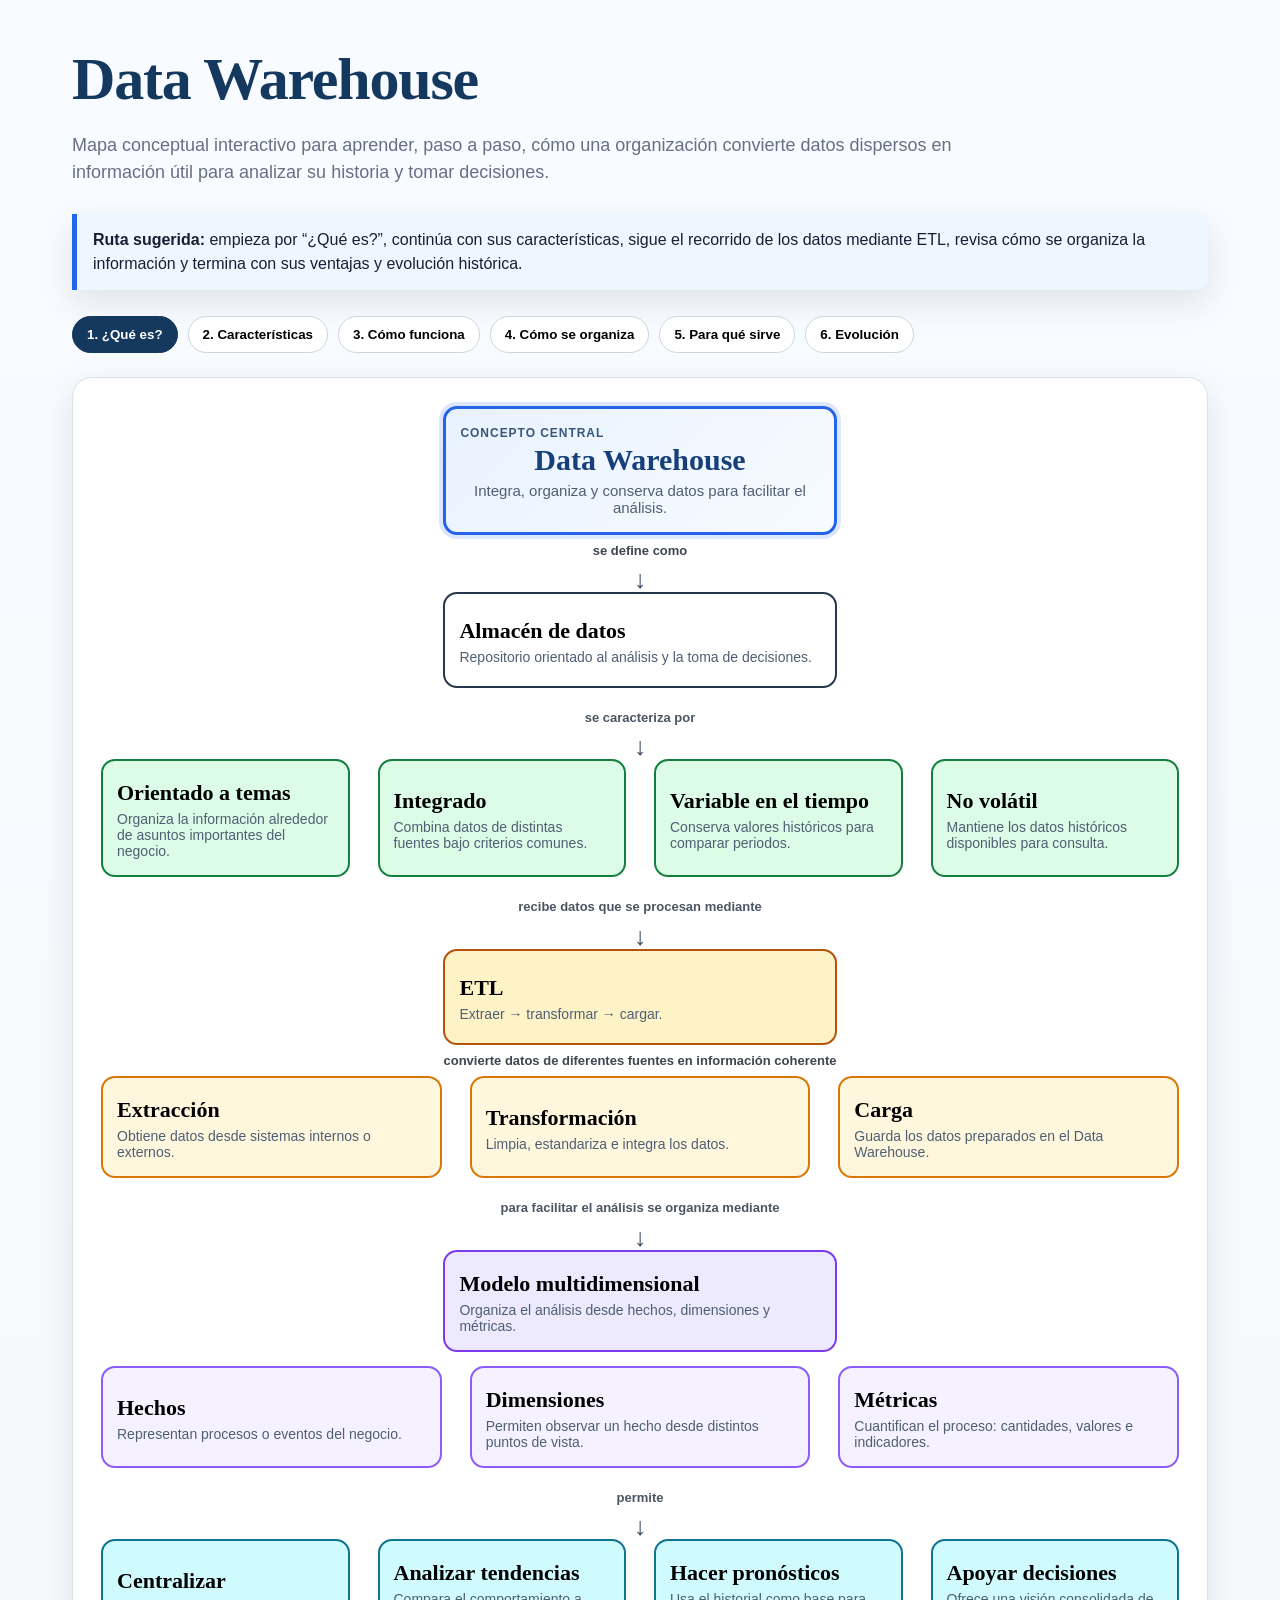
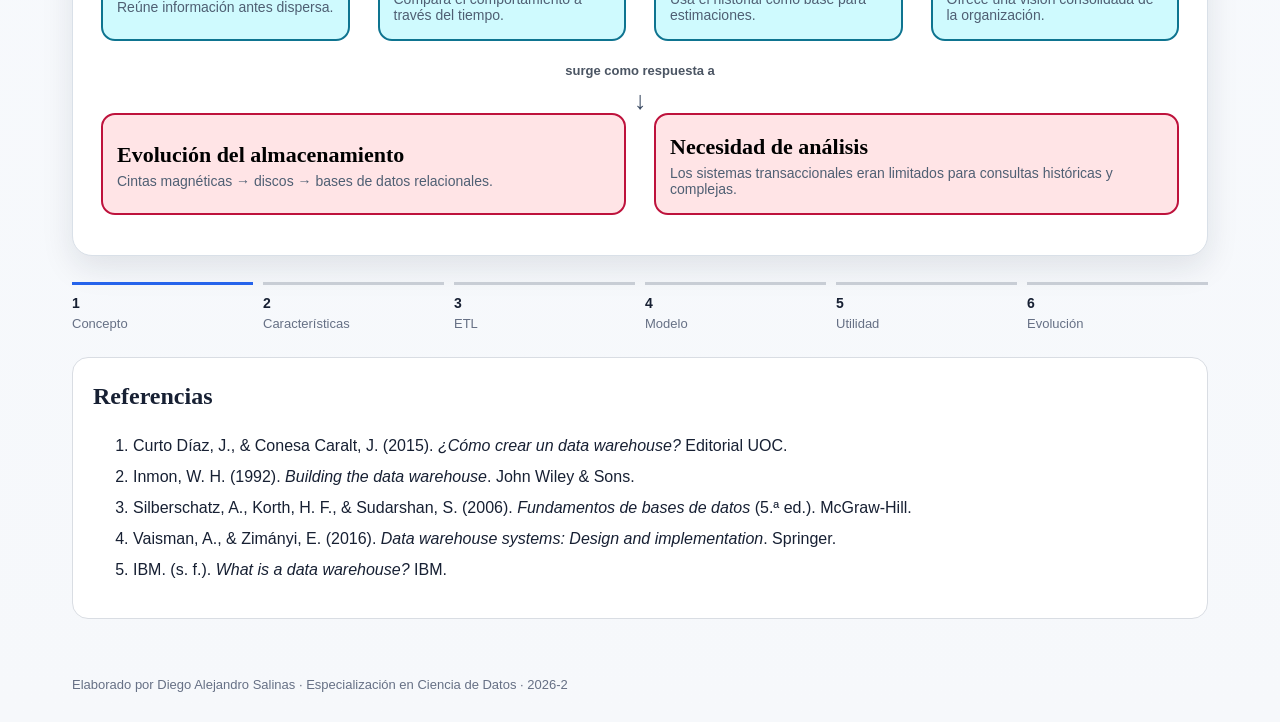
==== commit 6d34e046: "Mantener posición del mapa al abrir y cerrar conceptos" ====
--- a/datawarehouse/index.html
+++ b/datawarehouse/index.html
@@ -36,7 +36,12 @@
 .spacer{height:18px}
 .node{appearance:none;width:100%;border:2px solid var(--line);background:white;border-radius:14px;padding:16px 14px;min-height:96px;text-align:left;cursor:pointer;transition:.2s;position:relative}
 .node:hover,.node:focus{transform:translateY(-2px);box-shadow:0 8px 18px rgba(17,24,39,.12);outline:3px solid rgba(37,99,235,.14)}
-.node.selected{border-color:var(--blue-strong);box-shadow:0 0 0 3px rgba(37,99,235,.12)}
+.node.selected{border-color:var(--blue-strong);box-shadow:0 0 0 4px rgba(37,99,235,.16)}
+.node.return-focus{animation:returnPulse 1.15s ease 2}
+@keyframes returnPulse{
+  0%,100%{box-shadow:0 0 0 4px rgba(37,99,235,.16)}
+  50%{box-shadow:0 0 0 9px rgba(37,99,235,.28)}
+}
 .node .kicker{font-size:12px;text-transform:uppercase;letter-spacing:.08em;color:#385779;font-weight:700}
 .node strong{display:block;font-family:"Times New Roman",Times,serif;font-size:22px;margin:3px 0 5px}
 .node small{display:block;color:#4f5f73;font-size:14px}
@@ -221,7 +226,10 @@
 <div class="modal" id="concept-modal" role="dialog" aria-modal="true" aria-labelledby="detail-title">
   <div class="modal-dialog">
     <div class="modal-head">
-      <h2 id="detail-title">Data Warehouse</h2>
+      <div>
+        <div id="detail-context" style="font-size:12px;font-weight:700;color:#64748b;text-transform:uppercase;letter-spacing:.06em;margin-bottom:2px">Mapa conceptual · Concepto</div>
+        <h2 id="detail-title">Data Warehouse</h2>
+      </div>
       <button class="modal-close" type="button" aria-label="Cerrar y volver al mapa">×</button>
     </div>
     <div class="modal-body">
@@ -276,6 +284,9 @@
 const ORDER=["concepto","temas","integrado","tiempo","novolatil","etl","extraccion","transformacion","carga","modelo","hechos","dimensiones","metricas","centraliza","tendencias","pronosticos","decisiones","evolucion","necesidad"];
 const GROUP={concepto:"concepto",repositorio:"concepto",temas:"caracteristicas",integrado:"caracteristicas",tiempo:"caracteristicas",novolatil:"caracteristicas",etl:"etl",extraccion:"etl",transformacion:"etl",carga:"etl",modelo:"modelo",hechos:"modelo",dimensiones:"modelo",metricas:"modelo",centraliza:"ventajas",tendencias:"ventajas",pronosticos:"ventajas",decisiones:"ventajas",evolucion:"evolucion",necesidad:"evolucion"};
 let current="concepto";
+let savedScrollY=0;
+let returnNodeId="concepto";
+let lastTrigger=null;
 
 const modal=document.getElementById("concept-modal");
 const title=document.getElementById("detail-title");
@@ -285,8 +296,14 @@
 const tags=document.getElementById("detail-tags");
 const question=document.getElementById("detail-question");
 const source=document.getElementById("detail-source");
-
-function openModal(){
+const context=document.getElementById("detail-context");
+
+function openModal(trigger){
+  savedScrollY=window.scrollY;
+  if(trigger){
+    lastTrigger=trigger;
+    returnNodeId=trigger.dataset.node || current;
+  }
   modal.classList.add("open");
   document.body.classList.add("modal-open");
   document.querySelector(".modal-close").focus();
@@ -294,8 +311,13 @@
 function closeModal(){
   modal.classList.remove("open");
   document.body.classList.remove("modal-open");
-  const selected=document.querySelector('.node[data-node="'+current+'"]');
-  if(selected) selected.focus();
+  window.scrollTo({top:savedScrollY,left:0,behavior:"instant"});
+  const target=document.querySelector('.node[data-node="'+returnNodeId+'"]') || lastTrigger;
+  if(target){
+    target.classList.add("return-focus");
+    target.focus({preventScroll:true});
+    setTimeout(()=>target.classList.remove("return-focus"),2400);
+  }
 }
 function render(id, showModal=true){
   if(!DATA[id]) return;
@@ -310,12 +332,18 @@
   question.textContent=x.question;
   source.textContent=x.source;
   const g=GROUP[id];
+  const groupNames={concepto:"Qué es",caracteristicas:"Características",etl:"Cómo funciona · ETL",modelo:"Cómo se organiza",ventajas:"Para qué sirve",evolucion:"Evolución"};
+  context.textContent="Mapa conceptual · "+(groupNames[g]||"Concepto");
   document.querySelectorAll(".guide button").forEach(b=>b.classList.toggle("active",b.dataset.go===g));
   document.querySelectorAll(".step").forEach(s=>s.classList.toggle("current",s.dataset.step===g));
-  if(showModal) openModal();
-}
-
-document.querySelectorAll(".node").forEach(btn=>btn.addEventListener("click",()=>render(btn.dataset.node,true)));
+  if(showModal) openModal(lastTrigger);
+}
+
+document.querySelectorAll(".node").forEach(btn=>btn.addEventListener("click",()=>{
+  lastTrigger=btn;
+  returnNodeId=btn.dataset.node;
+  render(btn.dataset.node,true);
+}));
 document.querySelectorAll(".guide button").forEach(btn=>btn.addEventListener("click",()=>{
   const g=btn.dataset.go;
   const first=ORDER.find(id=>GROUP[id]===g) || "concepto";
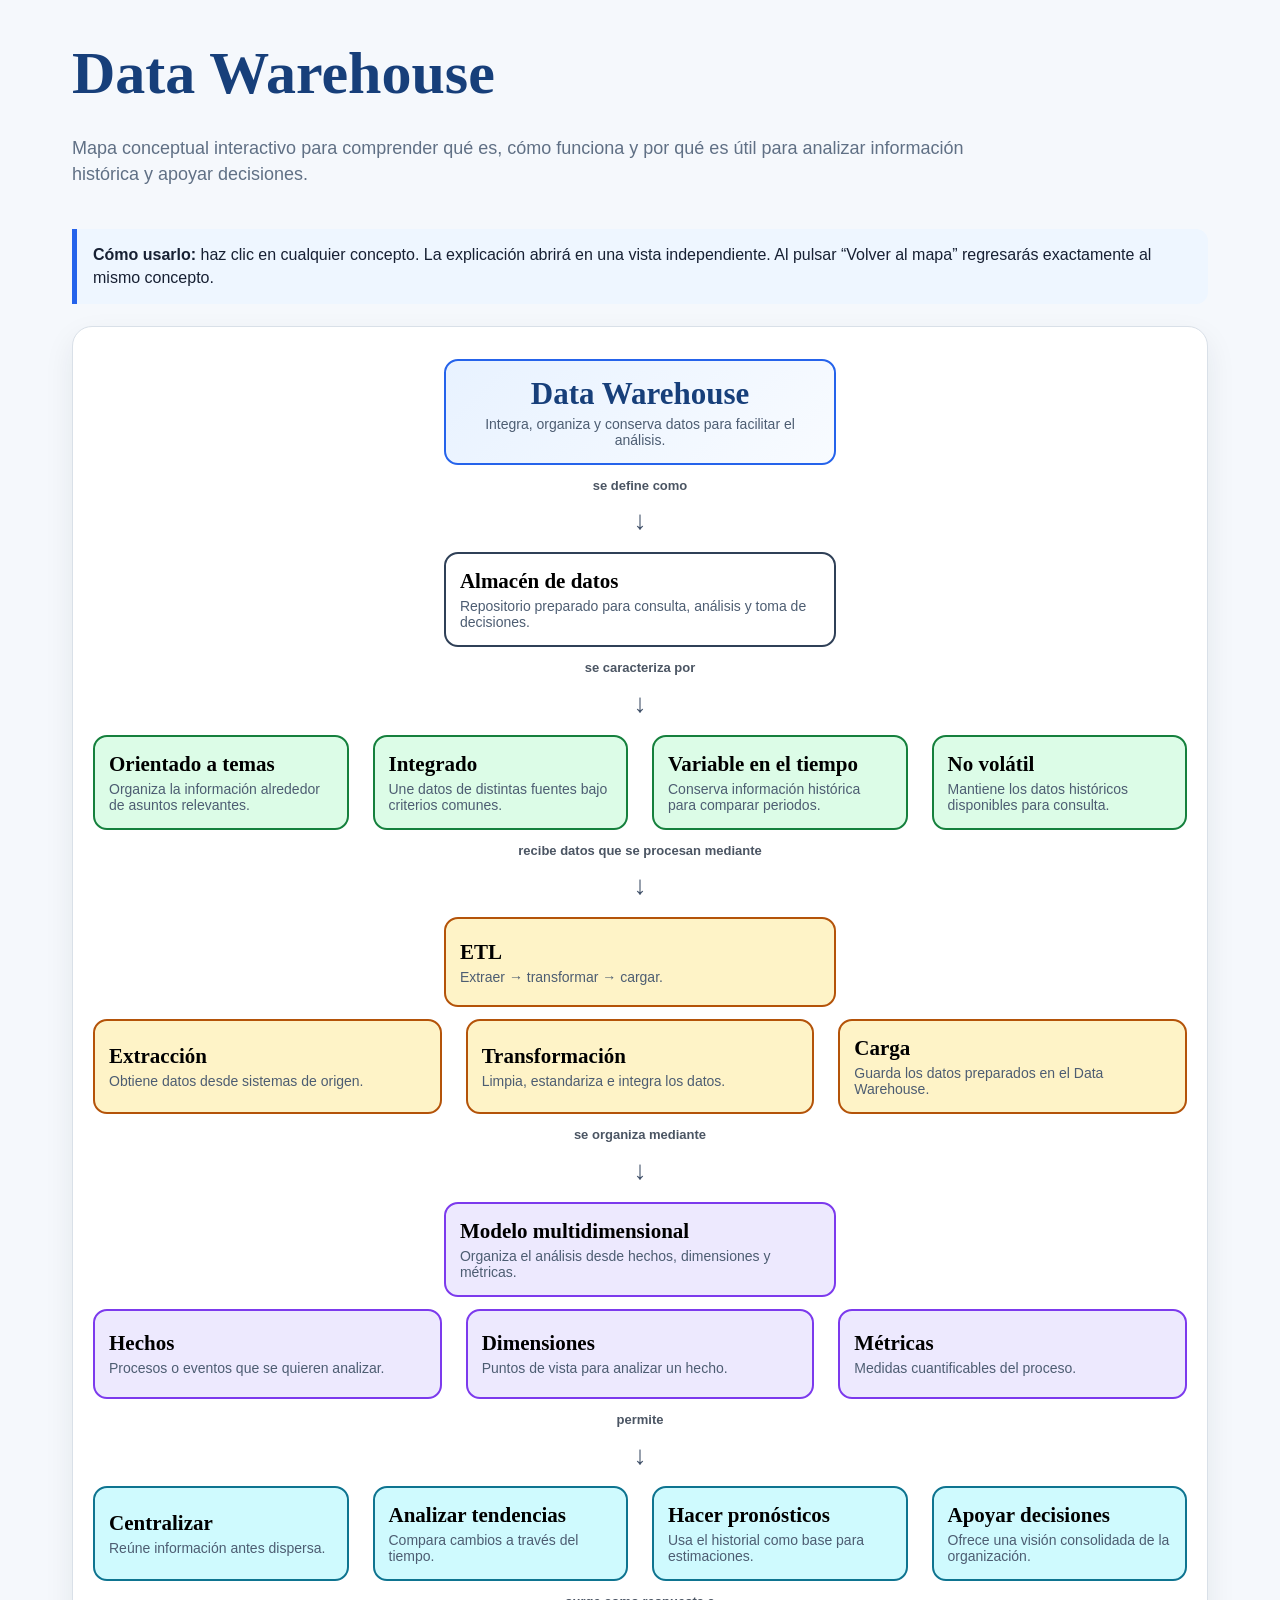
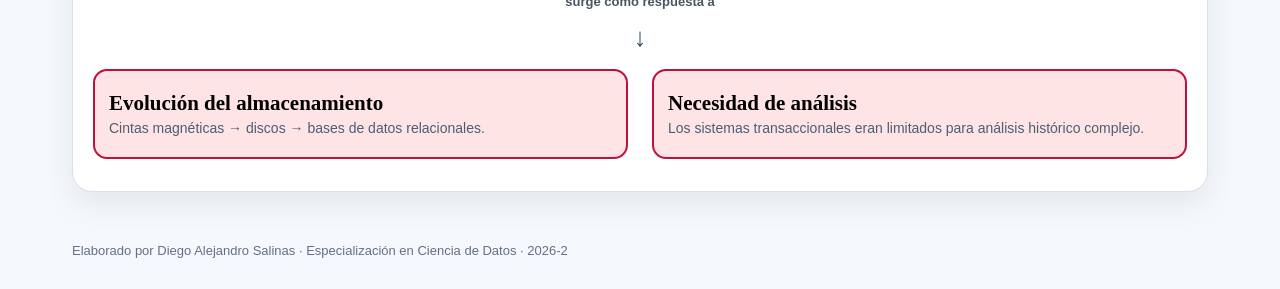
==== commit 2355eb79: "Reemplazar interacción para conservar siempre la posición del mapa" ====
--- a/datawarehouse/index.html
+++ b/datawarehouse/index.html
@@ -3,244 +3,158 @@
 <head>
 <meta charset="utf-8">
 <meta name="viewport" content="width=device-width,initial-scale=1">
-<title>Mapa conceptual interactivo · Data Warehouse</title>
-<meta name="description" content="Mapa conceptual interactivo para aprender qué es un Data Warehouse, sus características, evolución, contexto, ventajas, funcionalidad y relación con ETL.">
+<title>Data Warehouse · Mapa conceptual interactivo</title>
 <style>
 :root{
-  --bg:#f6f8fb;--paper:#ffffff;--ink:#172033;--muted:#667085;--line:#26364d;
-  --blue:#dbeafe;--blue-strong:#2563eb;--green:#dcfce7;--green-strong:#15803d;
-  --amber:#fef3c7;--amber-strong:#b45309;--violet:#ede9fe;--violet-strong:#7c3aed;
-  --rose:#ffe4e6;--rose-strong:#be123c;--cyan:#cffafe;--cyan-strong:#0e7490;
-  --shadow:0 12px 32px rgba(23,32,51,.10)
+  --bg:#f5f8fc;--ink:#172033;--muted:#607085;--line:#2f4057;
+  --blue:#dbeafe;--green:#dcfce7;--amber:#fef3c7;--violet:#ede9fe;--cyan:#cffafe;--rose:#ffe4e6;
+  --blue-b:#2563eb;--green-b:#15803d;--amber-b:#b45309;--violet-b:#7c3aed;--cyan-b:#0e7490;--rose-b:#be123c;
 }
 *{box-sizing:border-box}
 html{scroll-behavior:smooth}
-body{margin:0;background:linear-gradient(180deg,#f8fbff 0%,var(--bg) 100%);color:var(--ink);font-family:Arial,Helvetica,sans-serif;line-height:1.5}
-body.modal-open{overflow:hidden}
-header{max-width:1180px;margin:auto;padding:34px 22px 18px}
-header h1{margin:0 0 8px;font-family:"Times New Roman",Times,serif;font-size:clamp(34px,5vw,60px);font-weight:700;letter-spacing:-.02em;color:#15385f}
-header p{margin:0;max-width:880px;color:var(--muted);font-size:18px}
-main{max-width:1180px;margin:auto;padding:0 22px 56px}
-.guide{display:flex;gap:10px;flex-wrap:wrap;margin:18px 0 24px}
-.guide button{border:1px solid #cfd5dc;background:white;border-radius:999px;padding:10px 14px;font-weight:700;cursor:pointer;transition:.18s}
-.guide button:hover{transform:translateY(-1px)}
-.guide button.active{background:#15385f;color:white;border-color:#15385f}
-.learning-note{background:#eef6ff;border-left:5px solid var(--blue-strong);padding:14px 16px;margin:10px 0 26px;box-shadow:var(--shadow);border-radius:0 12px 12px 0}
-.map-wrap{background:var(--paper);border:1px solid #d9e0e8;border-radius:20px;padding:18px;box-shadow:var(--shadow);overflow:auto}
-.map{min-width:980px;position:relative;padding:10px 10px 22px}
-.row{display:grid;gap:28px;align-items:stretch;position:relative;z-index:2}
-.row.center{grid-template-columns:1fr 1.25fr 1fr}
-.row.four{grid-template-columns:repeat(4,1fr)}
-.row.three{grid-template-columns:repeat(3,1fr)}
-.row.two{grid-template-columns:1fr 1fr}
-.spacer{height:18px}
-.node{appearance:none;width:100%;border:2px solid var(--line);background:white;border-radius:14px;padding:16px 14px;min-height:96px;text-align:left;cursor:pointer;transition:.2s;position:relative}
-.node:hover,.node:focus{transform:translateY(-2px);box-shadow:0 8px 18px rgba(17,24,39,.12);outline:3px solid rgba(37,99,235,.14)}
-.node.selected{border-color:var(--blue-strong);box-shadow:0 0 0 4px rgba(37,99,235,.16)}
-.node.return-focus{animation:returnPulse 1.15s ease 2}
-@keyframes returnPulse{
-  0%,100%{box-shadow:0 0 0 4px rgba(37,99,235,.16)}
-  50%{box-shadow:0 0 0 9px rgba(37,99,235,.28)}
-}
-.node .kicker{font-size:12px;text-transform:uppercase;letter-spacing:.08em;color:#385779;font-weight:700}
-.node strong{display:block;font-family:"Times New Roman",Times,serif;font-size:22px;margin:3px 0 5px}
-.node small{display:block;color:#4f5f73;font-size:14px}
-.central{background:linear-gradient(135deg,#e8f2ff,#f7fbff);border-color:#1d4ed8;border-width:3px}
-.central strong{font-size:30px;text-align:center;color:#173f7a}
-.central small{text-align:center;font-size:15px}
-.linklabel{text-align:center;font-size:13px;font-weight:700;color:#3f4650;padding:6px 0}
-.arrow{text-align:center;font-size:25px;line-height:1;color:#3b4b63}
-.branch-label{font-size:13px;font-weight:700;color:#4b5563;text-align:center;margin:2px 0 7px}
-.child{min-height:84px}
-#caracteristicas .node{background:var(--green);border-color:var(--green-strong)}
-#etl.node,.row#etl .node{background:var(--amber);border-color:var(--amber-strong)}
-.row.three .node[data-node="extraccion"],.row.three .node[data-node="transformacion"],.row.three .node[data-node="carga"]{background:#fff7dd;border-color:#d97706}
-#modelo.node,.row#modelo .node{background:var(--violet);border-color:var(--violet-strong)}
-.row.three .node[data-node="hechos"],.row.three .node[data-node="dimensiones"],.row.three .node[data-node="metricas"]{background:#f5f1ff;border-color:#8b5cf6}
-#ventajas .node{background:var(--cyan);border-color:var(--cyan-strong)}
-#evolucion .node{background:var(--rose);border-color:var(--rose-strong)}
-.route{margin:26px 0 6px;display:grid;grid-template-columns:repeat(6,1fr);gap:10px}
-.step{border-top:3px solid #c8cdd5;padding-top:8px;color:var(--muted);font-size:13px}
-.step b{display:block;color:var(--ink);font-size:14px}
-.step.current{border-color:var(--blue-strong)}
-.refs{margin-top:24px;background:white;border:1px solid #d9dde3;border-radius:16px;padding:20px}
-.refs h2{font-family:"Times New Roman",Times,serif;margin-top:0}
-.refs li{margin:7px 0}
-footer{max-width:1180px;margin:auto;padding:0 22px 28px;color:var(--muted);font-size:13px}
-
-/* Modal */
-.modal{position:fixed;inset:0;background:rgba(15,23,42,.58);display:none;align-items:center;justify-content:center;padding:22px;z-index:9999}
-.modal.open{display:flex}
-.modal-dialog{width:min(900px,96vw);max-height:90vh;overflow:auto;background:white;border-radius:20px;box-shadow:0 24px 60px rgba(0,0,0,.25);border:1px solid #d6dce5}
-.modal-head{display:flex;align-items:center;justify-content:space-between;gap:16px;padding:18px 20px;border-bottom:1px solid #e5e7eb;background:#f8fafc;position:sticky;top:0}
-.modal-head h2{margin:0;font-family:"Times New Roman",Times,serif;font-size:31px}
-.modal-close{border:1px solid #cbd5e1;background:white;border-radius:999px;width:42px;height:42px;font-size:22px;cursor:pointer}
-.modal-body{padding:22px}
-.definition{font-size:18px}
-.example{background:#f2f6fb;padding:12px 14px;border-radius:12px;margin-top:12px;border-left:4px solid var(--blue-strong)}
-.tags{display:flex;gap:8px;flex-wrap:wrap;margin-top:12px}
-.tag{background:#f3f4f6;border:1px solid #d1d5db;border-radius:999px;padding:6px 10px;font-size:13px}
-.modal-grid{display:grid;grid-template-columns:1.25fr .75fr;gap:18px}
-.modal-card{min-width:0}
-.modal-card h3{font-size:16px;margin:18px 0 6px}
-.modal-actions{display:flex;gap:10px;flex-wrap:wrap;margin-top:18px}
-.next-btn,.back-btn{border:0;border-radius:10px;padding:11px 14px;font-weight:700;cursor:pointer}
-.next-btn{background:#15385f;color:white}
-.back-btn{background:#eef2f7;color:#172033;border:1px solid #cbd5e1}
-@media(max-width:760px){
- header p{font-size:16px}.route{grid-template-columns:repeat(2,1fr)}.map-wrap{padding:10px}.modal-grid{grid-template-columns:1fr}
-}
+body{margin:0;background:var(--bg);color:var(--ink);font-family:Arial,Helvetica,sans-serif;line-height:1.45}
+body.detail-open{overflow:hidden}
+header{max-width:1180px;margin:auto;padding:30px 22px 16px}
+header h1{font-family:"Times New Roman",serif;font-size:clamp(36px,5vw,60px);margin:0;color:#173f7a}
+header p{font-size:18px;color:var(--muted);max-width:900px}
+main{max-width:1180px;margin:auto;padding:0 22px 50px}
+.note{background:#eef6ff;border-left:5px solid var(--blue-b);padding:14px 16px;border-radius:0 12px 12px 0;margin:8px 0 22px}
+.map-wrap{background:white;border:1px solid #d9e0e8;border-radius:20px;padding:20px;overflow:auto;box-shadow:0 12px 30px rgba(23,32,51,.08)}
+.map{min-width:980px}
+.row{display:grid;gap:24px;margin:12px 0}
+.center{grid-template-columns:1fr 1.2fr 1fr}
+.four{grid-template-columns:repeat(4,1fr)}
+.three{grid-template-columns:repeat(3,1fr)}
+.two{grid-template-columns:repeat(2,1fr)}
+.node{width:100%;border:2px solid var(--line);border-radius:14px;padding:15px 14px;text-align:left;background:white;cursor:pointer;min-height:90px;transition:.18s}
+.node:hover,.node:focus{transform:translateY(-2px);box-shadow:0 8px 18px rgba(23,32,51,.12);outline:3px solid rgba(37,99,235,.15)}
+.node.selected{box-shadow:0 0 0 5px rgba(37,99,235,.18)}
+.node strong{display:block;font-family:"Times New Roman",serif;font-size:21px;margin-bottom:4px}
+.node small{display:block;color:#4d5d72;font-size:14px}
+.central{background:linear-gradient(135deg,#e8f2ff,#f8fbff);border-color:var(--blue-b)}
+.central strong{text-align:center;font-size:31px;color:#173f7a}
+.central small{text-align:center}
+.char{background:var(--green);border-color:var(--green-b)}
+.etl{background:var(--amber);border-color:var(--amber-b)}
+.model{background:var(--violet);border-color:var(--violet-b)}
+.use{background:var(--cyan);border-color:var(--cyan-b)}
+.hist{background:var(--rose);border-color:var(--rose-b)}
+.label{text-align:center;font-weight:700;font-size:13px;color:#4b5563;margin:7px 0}
+.arrow{text-align:center;font-size:26px;color:#42526a}
+
+/* Vista de detalle: ocupa la pantalla, no desplaza el documento */
+#detail-view{position:fixed;inset:0;z-index:99999;background:#f5f8fc;display:none;overflow:auto}
+#detail-view.open{display:block}
+.detail-shell{max-width:960px;margin:auto;padding:24px}
+.detail-top{display:flex;justify-content:space-between;align-items:center;gap:16px;margin-bottom:18px}
+.back{border:0;background:#173f7a;color:white;border-radius:10px;padding:12px 16px;font-weight:700;cursor:pointer;font-size:15px}
+.closex{border:1px solid #cbd5e1;background:white;border-radius:999px;width:44px;height:44px;font-size:23px;cursor:pointer}
+.detail-card{background:white;border:1px solid #d9e0e8;border-radius:20px;padding:24px;box-shadow:0 12px 30px rgba(23,32,51,.10)}
+.crumb{font-size:13px;font-weight:700;color:#64748b;text-transform:uppercase;letter-spacing:.06em}
+#detail-title{font-family:"Times New Roman",serif;font-size:38px;margin:6px 0 12px}
+.definition{font-size:19px}
+.example{background:#eef6ff;border-left:4px solid var(--blue-b);padding:13px 15px;border-radius:10px;margin:16px 0}
+.grid{display:grid;grid-template-columns:1.15fr .85fr;gap:22px}
+.side{background:#f8fafc;border-radius:14px;padding:16px}
+.tags{display:flex;gap:8px;flex-wrap:wrap}
+.tag{background:white;border:1px solid #d1d5db;border-radius:999px;padding:6px 10px;font-size:13px}
+.actions{display:flex;gap:10px;flex-wrap:wrap;margin-top:20px}
+.next{border:0;background:#334155;color:#fff;border-radius:10px;padding:12px 16px;font-weight:700;cursor:pointer}
+#return-note{margin-top:14px;color:#475569;font-size:14px}
+footer{max-width:1180px;margin:auto;padding:0 22px 28px;color:#667085;font-size:13px}
+@media(max-width:760px){.grid{grid-template-columns:1fr}.detail-shell{padding:14px}}
 </style>
 </head>
 <body>
 <header>
   <h1>Data Warehouse</h1>
-  <p>Mapa conceptual interactivo para aprender, paso a paso, cómo una organización convierte datos dispersos en información útil para analizar su historia y tomar decisiones.</p>
+  <p>Mapa conceptual interactivo para comprender qué es, cómo funciona y por qué es útil para analizar información histórica y apoyar decisiones.</p>
 </header>
-
 <main>
-  <div class="learning-note"><strong>Ruta sugerida:</strong> empieza por “¿Qué es?”, continúa con sus características, sigue el recorrido de los datos mediante ETL, revisa cómo se organiza la información y termina con sus ventajas y evolución histórica.</div>
-
-  <nav class="guide" aria-label="Ruta de aprendizaje">
-    <button class="active" data-go="concepto">1. ¿Qué es?</button>
-    <button data-go="caracteristicas">2. Características</button>
-    <button data-go="etl">3. Cómo funciona</button>
-    <button data-go="modelo">4. Cómo se organiza</button>
-    <button data-go="ventajas">5. Para qué sirve</button>
-    <button data-go="evolucion">6. Evolución</button>
-  </nav>
-
-  <section class="map-wrap" id="mapa" aria-label="Mapa conceptual interactivo de Data Warehouse">
+  <div class="note"><strong>Cómo usarlo:</strong> haz clic en cualquier concepto. La explicación abrirá en una vista independiente. Al pulsar “Volver al mapa” regresarás exactamente al mismo concepto.</div>
+
+  <section class="map-wrap" id="mapa">
     <div class="map">
       <div class="row center">
         <div></div>
-        <button class="node central selected" data-node="concepto">
-          <span class="kicker">Concepto central</span>
-          <strong>Data Warehouse</strong>
-          <small>Integra, organiza y conserva datos para facilitar el análisis.</small>
-        </button>
-        <div></div>
-      </div>
-
-      <div class="linklabel">se define como</div>
-      <div class="arrow">↓</div>
-
-      <div class="row center">
-        <div></div>
-        <button class="node" data-node="repositorio">
-          <strong>Almacén de datos</strong>
-          <small>Repositorio orientado al análisis y la toma de decisiones.</small>
-        </button>
-        <div></div>
-      </div>
-
-      <div class="spacer"></div>
-      <div class="branch-label">se caracteriza por</div>
-      <div class="arrow">↓</div>
-
-      <div class="row four" id="caracteristicas">
-        <button class="node child" data-node="temas"><strong>Orientado a temas</strong><small>Organiza la información alrededor de asuntos importantes del negocio.</small></button>
-        <button class="node child" data-node="integrado"><strong>Integrado</strong><small>Combina datos de distintas fuentes bajo criterios comunes.</small></button>
-        <button class="node child" data-node="tiempo"><strong>Variable en el tiempo</strong><small>Conserva valores históricos para comparar periodos.</small></button>
-        <button class="node child" data-node="novolatil"><strong>No volátil</strong><small>Mantiene los datos históricos disponibles para consulta.</small></button>
-      </div>
-
-      <div class="spacer"></div>
-      <div class="branch-label">recibe datos que se procesan mediante</div>
-      <div class="arrow">↓</div>
-
-      <div class="row center" id="etl">
-        <div></div>
-        <button class="node" data-node="etl"><strong>ETL</strong><small>Extraer → transformar → cargar.</small></button>
-        <div></div>
-      </div>
-
-      <div class="linklabel">convierte datos de diferentes fuentes en información coherente</div>
+        <button class="node central" data-node="concepto"><strong>Data Warehouse</strong><small>Integra, organiza y conserva datos para facilitar el análisis.</small></button>
+        <div></div>
+      </div>
+
+      <div class="label">se define como</div><div class="arrow">↓</div>
+
+      <div class="row center">
+        <div></div>
+        <button class="node" data-node="repositorio"><strong>Almacén de datos</strong><small>Repositorio preparado para consulta, análisis y toma de decisiones.</small></button>
+        <div></div>
+      </div>
+
+      <div class="label">se caracteriza por</div><div class="arrow">↓</div>
+      <div class="row four">
+        <button class="node char" data-node="temas"><strong>Orientado a temas</strong><small>Organiza la información alrededor de asuntos relevantes.</small></button>
+        <button class="node char" data-node="integrado"><strong>Integrado</strong><small>Une datos de distintas fuentes bajo criterios comunes.</small></button>
+        <button class="node char" data-node="tiempo"><strong>Variable en el tiempo</strong><small>Conserva información histórica para comparar periodos.</small></button>
+        <button class="node char" data-node="novolatil"><strong>No volátil</strong><small>Mantiene los datos históricos disponibles para consulta.</small></button>
+      </div>
+
+      <div class="label">recibe datos que se procesan mediante</div><div class="arrow">↓</div>
+      <div class="row center">
+        <div></div>
+        <button class="node etl" data-node="etl"><strong>ETL</strong><small>Extraer → transformar → cargar.</small></button>
+        <div></div>
+      </div>
       <div class="row three">
-        <button class="node child" data-node="extraccion"><strong>Extracción</strong><small>Obtiene datos desde sistemas internos o externos.</small></button>
-        <button class="node child" data-node="transformacion"><strong>Transformación</strong><small>Limpia, estandariza e integra los datos.</small></button>
-        <button class="node child" data-node="carga"><strong>Carga</strong><small>Guarda los datos preparados en el Data Warehouse.</small></button>
-      </div>
-
-      <div class="spacer"></div>
-      <div class="branch-label">para facilitar el análisis se organiza mediante</div>
-      <div class="arrow">↓</div>
-
-      <div class="row center" id="modelo">
-        <div></div>
-        <button class="node" data-node="modelo"><strong>Modelo multidimensional</strong><small>Organiza el análisis desde hechos, dimensiones y métricas.</small></button>
-        <div></div>
-      </div>
-
-      <div class="row three" style="margin-top:14px">
-        <button class="node child" data-node="hechos"><strong>Hechos</strong><small>Representan procesos o eventos del negocio.</small></button>
-        <button class="node child" data-node="dimensiones"><strong>Dimensiones</strong><small>Permiten observar un hecho desde distintos puntos de vista.</small></button>
-        <button class="node child" data-node="metricas"><strong>Métricas</strong><small>Cuantifican el proceso: cantidades, valores e indicadores.</small></button>
-      </div>
-
-      <div class="spacer"></div>
-      <div class="branch-label">permite</div>
-      <div class="arrow">↓</div>
-
-      <div class="row four" id="ventajas">
-        <button class="node child" data-node="centraliza"><strong>Centralizar</strong><small>Reúne información antes dispersa.</small></button>
-        <button class="node child" data-node="tendencias"><strong>Analizar tendencias</strong><small>Compara el comportamiento a través del tiempo.</small></button>
-        <button class="node child" data-node="pronosticos"><strong>Hacer pronósticos</strong><small>Usa el historial como base para estimaciones.</small></button>
-        <button class="node child" data-node="decisiones"><strong>Apoyar decisiones</strong><small>Ofrece una visión consolidada de la organización.</small></button>
-      </div>
-
-      <div class="spacer"></div>
-      <div class="branch-label">surge como respuesta a</div>
-      <div class="arrow">↓</div>
-
-      <div class="row two" id="evolucion">
-        <button class="node child" data-node="evolucion"><strong>Evolución del almacenamiento</strong><small>Cintas magnéticas → discos → bases de datos relacionales.</small></button>
-        <button class="node child" data-node="necesidad"><strong>Necesidad de análisis</strong><small>Los sistemas transaccionales eran limitados para consultas históricas y complejas.</small></button>
+        <button class="node etl" data-node="extraccion"><strong>Extracción</strong><small>Obtiene datos desde sistemas de origen.</small></button>
+        <button class="node etl" data-node="transformacion"><strong>Transformación</strong><small>Limpia, estandariza e integra los datos.</small></button>
+        <button class="node etl" data-node="carga"><strong>Carga</strong><small>Guarda los datos preparados en el Data Warehouse.</small></button>
+      </div>
+
+      <div class="label">se organiza mediante</div><div class="arrow">↓</div>
+      <div class="row center">
+        <div></div>
+        <button class="node model" data-node="modelo"><strong>Modelo multidimensional</strong><small>Organiza el análisis desde hechos, dimensiones y métricas.</small></button>
+        <div></div>
+      </div>
+      <div class="row three">
+        <button class="node model" data-node="hechos"><strong>Hechos</strong><small>Procesos o eventos que se quieren analizar.</small></button>
+        <button class="node model" data-node="dimensiones"><strong>Dimensiones</strong><small>Puntos de vista para analizar un hecho.</small></button>
+        <button class="node model" data-node="metricas"><strong>Métricas</strong><small>Medidas cuantificables del proceso.</small></button>
+      </div>
+
+      <div class="label">permite</div><div class="arrow">↓</div>
+      <div class="row four">
+        <button class="node use" data-node="centraliza"><strong>Centralizar</strong><small>Reúne información antes dispersa.</small></button>
+        <button class="node use" data-node="tendencias"><strong>Analizar tendencias</strong><small>Compara cambios a través del tiempo.</small></button>
+        <button class="node use" data-node="pronosticos"><strong>Hacer pronósticos</strong><small>Usa el historial como base para estimaciones.</small></button>
+        <button class="node use" data-node="decisiones"><strong>Apoyar decisiones</strong><small>Ofrece una visión consolidada de la organización.</small></button>
+      </div>
+
+      <div class="label">surge como respuesta a</div><div class="arrow">↓</div>
+      <div class="row two">
+        <button class="node hist" data-node="evolucion"><strong>Evolución del almacenamiento</strong><small>Cintas magnéticas → discos → bases de datos relacionales.</small></button>
+        <button class="node hist" data-node="necesidad"><strong>Necesidad de análisis</strong><small>Los sistemas transaccionales eran limitados para análisis histórico complejo.</small></button>
       </div>
     </div>
   </section>
-
-  <div class="route" aria-label="Progreso de aprendizaje">
-    <div class="step current" data-step="concepto"><b>1</b>Concepto</div>
-    <div class="step" data-step="caracteristicas"><b>2</b>Características</div>
-    <div class="step" data-step="etl"><b>3</b>ETL</div>
-    <div class="step" data-step="modelo"><b>4</b>Modelo</div>
-    <div class="step" data-step="ventajas"><b>5</b>Utilidad</div>
-    <div class="step" data-step="evolucion"><b>6</b>Evolución</div>
-  </div>
-
-  <section class="refs">
-    <h2>Referencias</h2>
-    <ol>
-      <li>Curto Díaz, J., & Conesa Caralt, J. (2015). <em>¿Cómo crear un data warehouse?</em> Editorial UOC.</li>
-      <li>Inmon, W. H. (1992). <em>Building the data warehouse</em>. John Wiley & Sons.</li>
-      <li>Silberschatz, A., Korth, H. F., & Sudarshan, S. (2006). <em>Fundamentos de bases de datos</em> (5.ª ed.). McGraw-Hill.</li>
-      <li>Vaisman, A., & Zimányi, E. (2016). <em>Data warehouse systems: Design and implementation</em>. Springer.</li>
-      <li>IBM. (s. f.). <em>What is a data warehouse?</em> IBM.</li>
-    </ol>
-  </section>
 </main>
 
-<footer>Elaborado por Diego Alejandro Salinas · Especialización en Ciencia de Datos · 2026-2</footer>
-
-<div class="modal" id="concept-modal" role="dialog" aria-modal="true" aria-labelledby="detail-title">
-  <div class="modal-dialog">
-    <div class="modal-head">
-      <div>
-        <div id="detail-context" style="font-size:12px;font-weight:700;color:#64748b;text-transform:uppercase;letter-spacing:.06em;margin-bottom:2px">Mapa conceptual · Concepto</div>
-        <h2 id="detail-title">Data Warehouse</h2>
-      </div>
-      <button class="modal-close" type="button" aria-label="Cerrar y volver al mapa">×</button>
+<div id="detail-view" aria-hidden="true">
+  <div class="detail-shell">
+    <div class="detail-top">
+      <button class="back" id="back-map" type="button">← Volver al mapa</button>
+      <button class="closex" id="close-detail" type="button" aria-label="Cerrar">×</button>
     </div>
-    <div class="modal-body">
-      <div class="modal-grid">
-        <article class="modal-card">
+    <div class="detail-card">
+      <div class="crumb" id="detail-group">Mapa conceptual</div>
+      <h2 id="detail-title">Concepto</h2>
+      <div class="grid">
+        <section>
           <p class="definition" id="detail-definition"></p>
           <div class="example" id="detail-example"></div>
           <h3>Idea clave</h3>
           <p id="detail-key"></p>
-        </article>
-        <aside class="modal-card">
+        </section>
+        <aside class="side">
           <h3>Lo que debes recordar</h3>
           <div class="tags" id="detail-tags"></div>
           <h3>Pregunta guía</h3>
@@ -249,117 +163,90 @@
           <p id="detail-source"></p>
         </aside>
       </div>
-      <div class="modal-actions">
-        <button class="back-btn" id="back-map" type="button">← Volver al mapa</button>
-        <button class="next-btn" id="next-btn" type="button">Siguiente concepto</button>
-      </div>
+      <div class="actions">
+        <button class="back" id="back-map-2" type="button">← Volver al mapa</button>
+        <button class="next" id="next-concept" type="button">Siguiente concepto</button>
+      </div>
+      <div id="return-note">Al volver, el mapa conservará exactamente la posición en la que estabas.</div>
     </div>
   </div>
 </div>
 
+<footer>Elaborado por Diego Alejandro Salinas · Especialización en Ciencia de Datos · 2026-2</footer>
+
 <script>
-const DATA = {
-concepto:{title:"Data Warehouse",definition:"Es un sistema que reúne datos de múltiples fuentes, los integra y conserva su historia para que puedan consultarse y analizarse de manera coherente.",example:"Una cadena de tiendas puede reunir ventas, inventarios y clientes de diferentes sedes para analizarlos en conjunto.",key:"No está pensado principalmente para registrar cada operación del día, sino para comprender lo que ha ocurrido y apoyar decisiones.",tags:["múltiples fuentes","datos históricos","análisis","decisiones"],question:"¿Cómo transforma una organización datos dispersos en información útil para analizar su desempeño?",source:"Vaisman & Zimányi (2016); Unidad 1."},
-repositorio:{title:"Almacén de datos",definition:"Es el repositorio común donde se almacena información ya integrada y preparada para consulta y análisis.",example:"En vez de consultar por separado ventas, inventario y servicio al cliente, la organización puede analizarlos desde un mismo entorno.",key:"El Data Warehouse ofrece una visión consolidada, no una simple copia de las bases operacionales.",tags:["repositorio común","integración","consulta"],question:"¿Por qué conviene reunir información procedente de sistemas distintos?",source:"Vaisman & Zimányi (2016)."},
-temas:{title:"Orientado a temas",definition:"La información se organiza alrededor de temas relevantes para la organización, como ventas, producción, clientes o compras.",example:"Un área de ventas puede consultar información organizada alrededor de clientes, productos y periodos.",key:"La organización sigue la lógica del análisis del negocio, no la estructura técnica de cada sistema fuente.",tags:["ventas","clientes","producción"],question:"¿Qué temas necesita analizar la organización?",source:"Unidad 1, características de Data Warehouse."},
-integrado:{title:"Integrado",definition:"Los datos provenientes de diferentes fuentes se armonizan para ofrecer una vista unificada.",example:"Si dos sistemas usan nombres o formatos distintos para identificar una misma sede, la transformación busca estandarizarlos.",key:"Integrar significa hacer comparables datos que originalmente podían tener formatos, códigos o estructuras diferentes.",tags:["estandarización","fuentes","coherencia"],question:"¿Cómo logramos que datos distintos puedan analizarse juntos?",source:"Unidad 1; Vaisman & Zimányi (2016)."},
-tiempo:{title:"Variable en el tiempo",definition:"El Data Warehouse conserva información correspondiente a distintos periodos para estudiar cambios y tendencias.",example:"Las ventas de este mes pueden compararse con las de meses o años anteriores.",key:"La dimensión temporal convierte el dato aislado en una historia que puede analizarse.",tags:["historia","periodos","tendencias"],question:"¿Qué cambia cuando podemos comparar el presente con el pasado?",source:"Unidad 1."},
-novolatil:{title:"No volátil",definition:"Los datos históricos se mantienen disponibles; los nuevos valores se incorporan sin reemplazar continuamente el pasado.",example:"El valor de ventas de un mes cerrado se conserva para análisis posteriores.",key:"Mantener la historia permite reproducir análisis y comparar periodos.",tags:["permanencia","histórico","consulta"],question:"¿Por qué es importante conservar los valores anteriores?",source:"Unidad 1."},
-etl:{title:"ETL",definition:"ETL resume tres operaciones: extraer datos de las fuentes, transformarlos para hacerlos coherentes y cargarlos en el Data Warehouse.",example:"Datos de una hoja de cálculo, un sistema de ventas y una base de clientes pueden combinarse antes de entrar al almacén.",key:"ETL es el puente entre los datos tal como nacen y los datos listos para analizar.",tags:["extract","transform","load"],question:"¿Qué debe ocurrir antes de que los datos sean útiles para el análisis?",source:"Silberschatz et al. (2006); Unidad 1."},
-extraccion:{title:"Extracción",definition:"Obtiene los datos desde sus sistemas de origen.",example:"Leer registros desde sistemas contables, archivos, aplicaciones o bases externas.",key:"Primero se identifican y recuperan los datos que realmente se necesitan.",tags:["origen","captura","fuentes"],question:"¿De dónde salen los datos?",source:"Unidad 1."},
-transformacion:{title:"Transformación",definition:"Corrige, limpia, estandariza e integra los datos para que tengan una estructura y significado coherentes.",example:"Convertir fechas a un mismo formato o unificar categorías escritas de formas diferentes.",key:"Transformar no es adornar los datos: es resolver inconsistencias antes del análisis.",tags:["limpieza","estandarización","integración"],question:"¿Qué problemas impedirían comparar los datos directamente?",source:"Unidad 1."},
-carga:{title:"Carga",definition:"Incorpora los datos ya preparados en el Data Warehouse.",example:"Después de validar y transformar la información, se añade al repositorio analítico.",key:"La carga completa el recorrido desde la fuente hasta el almacén.",tags:["almacenamiento","repositorio","actualización"],question:"¿Dónde terminan los datos después de ser transformados?",source:"Unidad 1."},
-modelo:{title:"Modelo multidimensional",definition:"Es una forma de organizar la información para analizar un proceso desde diferentes perspectivas.",example:"Una venta puede analizarse por producto, cliente, vendedor, fecha o sucursal.",key:"El modelo multidimensional facilita responder preguntas del negocio sin recorrer estructuras transaccionales complejas.",tags:["hechos","dimensiones","métricas"],question:"¿Desde qué perspectivas necesitamos observar un mismo proceso?",source:"Curto Díaz & Conesa Caralt (2015); Unidad 1."},
-hechos:{title:"Hechos",definition:"Representan procesos o eventos que la organización quiere analizar.",example:"Una venta, una asistencia o un movimiento de inventario.",key:"La tabla de hechos suele concentrar las mediciones del proceso y las relaciones con dimensiones.",tags:["eventos","procesos","medidas"],question:"¿Qué evento queremos estudiar?",source:"Unidad 1."},
-dimensiones:{title:"Dimensiones",definition:"Describen los puntos de vista desde los cuales se analiza un hecho.",example:"Producto, cliente, vendedor, fecha o ubicación.",key:"Las dimensiones responden preguntas como quién, qué, cuándo y dónde.",tags:["producto","cliente","tiempo"],question:"¿Desde qué perspectivas queremos analizar el hecho?",source:"Unidad 1."},
-metricas:{title:"Métricas",definition:"Son medidas cuantificables utilizadas para evaluar un proceso.",example:"Valor de venta, cantidad de productos, unidades producidas o porcentaje de cumplimiento.",key:"Las métricas convierten la actividad del negocio en valores analizables.",tags:["medidas","indicadores","KPI"],question:"¿Qué queremos medir?",source:"Unidad 1."},
-centraliza:{title:"Centralizar información",definition:"El Data Warehouse reúne información que antes estaba distribuida en diferentes lugares y sistemas.",example:"Una empresa con varias sedes puede analizar sus datos desde una fuente común.",key:"Centralizar reduce el trabajo de consultar y reconciliar fuentes por separado.",tags:["consolidación","fuente común","coherencia"],question:"¿Qué cambia cuando las áreas dejan de analizar datos aislados?",source:"Unidad 1."},
-tendencias:{title:"Analizar tendencias",definition:"La conservación histórica permite observar patrones y cambios a través del tiempo.",example:"Identificar meses con mayores ventas o periodos de caída en producción.",key:"Una tendencia necesita datos comparables de varios momentos, no una sola fotografía.",tags:["historia","comparación","patrones"],question:"¿Qué comportamiento se repite o cambia con el tiempo?",source:"Unidad 1."},
-pronosticos:{title:"Hacer pronósticos",definition:"Los datos históricos pueden utilizarse como base para estimar comportamientos futuros.",example:"Proyectar ventas futuras a partir de los patrones observados en años anteriores.",key:"El Data Warehouse aporta la historia organizada; el método de pronóstico realiza la estimación.",tags:["histórico","proyección","planificación"],question:"¿Qué información del pasado ayuda a planificar el futuro?",source:"Unidad 1."},
-decisiones:{title:"Apoyar decisiones",definition:"El Data Warehouse proporciona información consolidada para que los responsables comprendan mejor la situación de la organización.",example:"Comparar ventas, costos e inventarios antes de decidir dónde aumentar existencias.",key:"Su valor aparece cuando los datos se convierten en evidencia útil para decidir.",tags:["evidencia","gestión","análisis"],question:"¿Qué decisión mejora cuando contamos con información integrada?",source:"Unidad 1."},
-evolucion:{title:"Evolución del almacenamiento",definition:"El almacenamiento pasó del procesamiento secuencial en cintas a discos de acceso directo y luego a bases de datos relacionales y sistemas orientados al análisis.",example:"Con los discos fue posible acceder a registros sin recorrer secuencialmente toda la información.",key:"El Data Warehouse no apareció de la nada: responde a décadas de evolución en almacenamiento y bases de datos.",tags:["cintas","discos","bases relacionales"],question:"¿Qué avances hicieron posible analizar cada vez más información?",source:"Silberschatz et al. (2006); Unidad 1."},
-necesidad:{title:"Necesidad de análisis",definition:"Los sistemas transaccionales funcionaban bien para las operaciones diarias, pero tenían limitaciones para consultas complejas, integración de fuentes e historia.",example:"Una consulta que combina muchas tablas y varios años de información puede afectar el rendimiento de un sistema operacional.",key:"El Data Warehouse separa las necesidades analíticas de las operaciones cotidianas.",tags:["OLTP","histórico","consultas complejas"],question:"¿Por qué una base transaccional no siempre es adecuada para análisis masivo?",source:"Unidad 1; Inmon (1992)."}
+const DATA={
+concepto:{g:"Qué es",t:"Data Warehouse",d:"Es un sistema que reúne datos de múltiples fuentes, los integra y conserva su historia para que puedan consultarse y analizarse de manera coherente.",e:"Una cadena de tiendas puede reunir ventas, inventarios y clientes de varias sedes para analizarlos en conjunto.",k:"Su propósito principal es facilitar el análisis y apoyar decisiones.",tags:["múltiples fuentes","datos históricos","análisis","decisiones"],q:"¿Cómo transforma una organización datos dispersos en información útil?",s:"Vaisman & Zimányi (2016); Unidad 1."},
+repositorio:{g:"Qué es",t:"Almacén de datos",d:"Es el repositorio común donde se guarda información ya integrada y preparada para consulta y análisis.",e:"En lugar de revisar por separado ventas, inventario y clientes, la organización puede analizarlos desde un mismo entorno.",k:"No es una copia simple de los sistemas operacionales; reúne información preparada para analizar.",tags:["repositorio","integración","consulta"],q:"¿Por qué conviene reunir información de sistemas distintos?",s:"Vaisman & Zimányi (2016)."},
+temas:{g:"Características",t:"Orientado a temas",d:"La información se organiza alrededor de asuntos relevantes para la organización, como ventas, producción, clientes o compras.",e:"Un área comercial puede consultar información organizada alrededor de clientes, productos y periodos.",k:"La organización responde a lo que se quiere analizar.",tags:["ventas","clientes","producción"],q:"¿Qué temas necesita analizar la organización?",s:"Unidad 1."},
+integrado:{g:"Características",t:"Integrado",d:"Los datos provenientes de diferentes fuentes se armonizan para ofrecer una vista unificada.",e:"Si dos sistemas usan formatos distintos para identificar una misma sede, se estandarizan antes del análisis.",k:"Integrar permite comparar datos que originalmente tenían estructuras diferentes.",tags:["fuentes","coherencia","estandarización"],q:"¿Cómo hacemos comparables datos distintos?",s:"Unidad 1; Vaisman & Zimányi (2016)."},
+tiempo:{g:"Características",t:"Variable en el tiempo",d:"El Data Warehouse conserva información de distintos periodos para estudiar cambios y tendencias.",e:"Las ventas de este mes pueden compararse con las de meses o años anteriores.",k:"La historia permite observar evolución, no solo el estado actual.",tags:["historia","periodos","tendencias"],q:"¿Qué cambia cuando podemos comparar presente y pasado?",s:"Unidad 1."},
+novolatil:{g:"Características",t:"No volátil",d:"Los datos históricos se mantienen disponibles para consulta y análisis.",e:"El valor de ventas de un mes cerrado se conserva para análisis posteriores.",k:"Conservar la historia permite reproducir análisis y comparar periodos.",tags:["permanencia","histórico","consulta"],q:"¿Por qué conviene conservar los valores anteriores?",s:"Unidad 1."},
+etl:{g:"Cómo funciona",t:"ETL",d:"ETL resume tres operaciones: extraer datos de las fuentes, transformarlos para hacerlos coherentes y cargarlos en el Data Warehouse.",e:"Datos de una hoja de cálculo, un sistema de ventas y una base de clientes pueden combinarse antes de entrar al almacén.",k:"ETL es el puente entre los datos originales y los datos listos para analizar.",tags:["extraer","transformar","cargar"],q:"¿Qué debe ocurrir antes de analizar los datos?",s:"Unidad 1."},
+extraccion:{g:"Cómo funciona",t:"Extracción",d:"Obtiene los datos desde sus sistemas de origen.",e:"Leer registros desde sistemas contables, archivos, aplicaciones o bases externas.",k:"Primero se recuperan los datos que se necesitan.",tags:["origen","captura","fuentes"],q:"¿De dónde salen los datos?",s:"Unidad 1."},
+transformacion:{g:"Cómo funciona",t:"Transformación",d:"Limpia, estandariza e integra los datos para que tengan una estructura y un significado coherentes.",e:"Convertir fechas a un mismo formato o unificar categorías escritas de formas diferentes.",k:"La transformación resuelve inconsistencias antes del análisis.",tags:["limpieza","integración","estandarización"],q:"¿Qué problemas impedirían comparar los datos directamente?",s:"Unidad 1."},
+carga:{g:"Cómo funciona",t:"Carga",d:"Incorpora los datos ya preparados en el Data Warehouse.",e:"Después de validar y transformar la información, se añade al repositorio analítico.",k:"La carga completa el recorrido desde la fuente hasta el almacén.",tags:["almacenamiento","repositorio","actualización"],q:"¿Dónde terminan los datos transformados?",s:"Unidad 1."},
+modelo:{g:"Cómo se organiza",t:"Modelo multidimensional",d:"Es una forma de organizar la información para analizar un proceso desde diferentes perspectivas.",e:"Una venta puede analizarse por producto, cliente, vendedor, fecha o sucursal.",k:"Facilita responder preguntas del negocio desde distintos puntos de vista.",tags:["hechos","dimensiones","métricas"],q:"¿Desde qué perspectivas necesitamos observar un proceso?",s:"Curto Díaz & Conesa Caralt (2015); Unidad 1."},
+hechos:{g:"Cómo se organiza",t:"Hechos",d:"Representan procesos o eventos que la organización quiere analizar.",e:"Una venta, una asistencia o un movimiento de inventario.",k:"Concentran las mediciones del proceso.",tags:["eventos","procesos","medidas"],q:"¿Qué evento queremos estudiar?",s:"Unidad 1."},
+dimensiones:{g:"Cómo se organiza",t:"Dimensiones",d:"Describen los puntos de vista desde los cuales se analiza un hecho.",e:"Producto, cliente, vendedor, fecha o ubicación.",k:"Responden preguntas como quién, qué, cuándo y dónde.",tags:["producto","cliente","tiempo"],q:"¿Desde qué perspectivas queremos analizar el hecho?",s:"Unidad 1."},
+metricas:{g:"Cómo se organiza",t:"Métricas",d:"Son medidas cuantificables utilizadas para evaluar un proceso.",e:"Valor de venta, cantidad de productos o porcentaje de cumplimiento.",k:"Convierten la actividad en valores analizables.",tags:["medidas","indicadores","KPI"],q:"¿Qué queremos medir?",s:"Unidad 1."},
+centraliza:{g:"Para qué sirve",t:"Centralizar información",d:"El Data Warehouse reúne información que antes estaba distribuida en diferentes lugares y sistemas.",e:"Una empresa con varias sedes puede analizar sus datos desde una fuente común.",k:"Centralizar facilita trabajar con una visión consolidada.",tags:["consolidación","fuente común","coherencia"],q:"¿Qué mejora cuando dejamos de analizar datos aislados?",s:"Unidad 1."},
+tendencias:{g:"Para qué sirve",t:"Analizar tendencias",d:"La conservación histórica permite observar patrones y cambios a través del tiempo.",e:"Identificar meses con mayores ventas o periodos de caída en producción.",k:"Una tendencia necesita datos comparables de varios momentos.",tags:["historia","comparación","patrones"],q:"¿Qué comportamiento cambia o se repite con el tiempo?",s:"Unidad 1."},
+pronosticos:{g:"Para qué sirve",t:"Hacer pronósticos",d:"Los datos históricos pueden utilizarse como base para estimar comportamientos futuros.",e:"Proyectar ventas futuras a partir de patrones observados en años anteriores.",k:"El Data Warehouse aporta la historia organizada para realizar estimaciones.",tags:["histórico","proyección","planificación"],q:"¿Qué información del pasado ayuda a planificar el futuro?",s:"Unidad 1."},
+decisiones:{g:"Para qué sirve",t:"Apoyar decisiones",d:"El Data Warehouse proporciona información consolidada para comprender mejor la situación de la organización.",e:"Comparar ventas, costos e inventarios antes de decidir dónde aumentar existencias.",k:"Los datos se convierten en evidencia útil para decidir.",tags:["evidencia","gestión","análisis"],q:"¿Qué decisión mejora cuando contamos con información integrada?",s:"Unidad 1."},
+evolucion:{g:"Evolución",t:"Evolución del almacenamiento",d:"El almacenamiento pasó del procesamiento secuencial en cintas a discos de acceso directo y luego a bases de datos relacionales y sistemas orientados al análisis.",e:"Con los discos fue posible acceder a registros sin recorrer secuencialmente toda la información.",k:"El Data Warehouse forma parte de una evolución de los sistemas de almacenamiento y bases de datos.",tags:["cintas","discos","bases relacionales"],q:"¿Qué avances hicieron posible analizar cada vez más información?",s:"Unidad 1."},
+necesidad:{g:"Evolución",t:"Necesidad de análisis",d:"Los sistemas transaccionales funcionaban bien para las operaciones diarias, pero tenían limitaciones para consultas complejas e información histórica.",e:"Una consulta que combina muchas tablas y varios años puede afectar el rendimiento de un sistema operacional.",k:"El Data Warehouse separa las necesidades analíticas de las operaciones cotidianas.",tags:["transacciones","histórico","consultas complejas"],q:"¿Por qué una base transaccional no siempre es adecuada para análisis masivo?",s:"Unidad 1."}
 };
-
-const ORDER=["concepto","temas","integrado","tiempo","novolatil","etl","extraccion","transformacion","carga","modelo","hechos","dimensiones","metricas","centraliza","tendencias","pronosticos","decisiones","evolucion","necesidad"];
-const GROUP={concepto:"concepto",repositorio:"concepto",temas:"caracteristicas",integrado:"caracteristicas",tiempo:"caracteristicas",novolatil:"caracteristicas",etl:"etl",extraccion:"etl",transformacion:"etl",carga:"etl",modelo:"modelo",hechos:"modelo",dimensiones:"modelo",metricas:"modelo",centraliza:"ventajas",tendencias:"ventajas",pronosticos:"ventajas",decisiones:"ventajas",evolucion:"evolucion",necesidad:"evolucion"};
-let current="concepto";
-let savedScrollY=0;
-let returnNodeId="concepto";
-let lastTrigger=null;
-
-const modal=document.getElementById("concept-modal");
+const ORDER=Object.keys(DATA);
+let current=null, lastNode=null;
+
+const view=document.getElementById("detail-view");
 const title=document.getElementById("detail-title");
+const group=document.getElementById("detail-group");
 const def=document.getElementById("detail-definition");
-const ex=document.getElementById("detail-example");
+const example=document.getElementById("detail-example");
 const key=document.getElementById("detail-key");
 const tags=document.getElementById("detail-tags");
 const question=document.getElementById("detail-question");
 const source=document.getElementById("detail-source");
-const context=document.getElementById("detail-context");
-
-function openModal(trigger){
-  savedScrollY=window.scrollY;
-  if(trigger){
-    lastTrigger=trigger;
-    returnNodeId=trigger.dataset.node || current;
-  }
-  modal.classList.add("open");
-  document.body.classList.add("modal-open");
-  document.querySelector(".modal-close").focus();
+
+function showDetail(id,node){
+  const x=DATA[id]; if(!x)return;
+  current=id; lastNode=node||lastNode;
+  document.querySelectorAll(".node").forEach(n=>n.classList.toggle("selected",n===lastNode));
+  group.textContent="Mapa conceptual · "+x.g;
+  title.textContent=x.t;
+  def.textContent=x.d;
+  example.innerHTML="<strong>Ejemplo sencillo:</strong> "+x.e;
+  key.textContent=x.k;
+  tags.innerHTML=x.tags.map(t=>'<span class="tag">'+t+'</span>').join("");
+  question.textContent=x.q;
+  source.textContent=x.s;
+  view.classList.add("open");
+  view.setAttribute("aria-hidden","false");
+  document.body.classList.add("detail-open");
+  view.scrollTop=0;
+  document.getElementById("back-map").focus();
 }
-function closeModal(){
-  modal.classList.remove("open");
-  document.body.classList.remove("modal-open");
-  window.scrollTo({top:savedScrollY,left:0,behavior:"instant"});
-  const target=document.querySelector('.node[data-node="'+returnNodeId+'"]') || lastTrigger;
-  if(target){
-    target.classList.add("return-focus");
-    target.focus({preventScroll:true});
-    setTimeout(()=>target.classList.remove("return-focus"),2400);
-  }
+function backToMap(){
+  view.classList.remove("open");
+  view.setAttribute("aria-hidden","true");
+  document.body.classList.remove("detail-open");
+  if(lastNode) lastNode.focus({preventScroll:true});
 }
-function render(id, showModal=true){
-  if(!DATA[id]) return;
-  current=id;
-  document.querySelectorAll(".node").forEach(n=>n.classList.toggle("selected",n.dataset.node===id));
-  const x=DATA[id];
-  title.textContent=x.title;
-  def.textContent=x.definition;
-  ex.innerHTML="<strong>Ejemplo sencillo:</strong> "+x.example;
-  key.textContent=x.key;
-  tags.innerHTML=x.tags.map(t=>'<span class="tag">'+t+'</span>').join("");
-  question.textContent=x.question;
-  source.textContent=x.source;
-  const g=GROUP[id];
-  const groupNames={concepto:"Qué es",caracteristicas:"Características",etl:"Cómo funciona · ETL",modelo:"Cómo se organiza",ventajas:"Para qué sirve",evolucion:"Evolución"};
-  context.textContent="Mapa conceptual · "+(groupNames[g]||"Concepto");
-  document.querySelectorAll(".guide button").forEach(b=>b.classList.toggle("active",b.dataset.go===g));
-  document.querySelectorAll(".step").forEach(s=>s.classList.toggle("current",s.dataset.step===g));
-  if(showModal) openModal(lastTrigger);
-}
-
-document.querySelectorAll(".node").forEach(btn=>btn.addEventListener("click",()=>{
-  lastTrigger=btn;
-  returnNodeId=btn.dataset.node;
-  render(btn.dataset.node,true);
-}));
-document.querySelectorAll(".guide button").forEach(btn=>btn.addEventListener("click",()=>{
-  const g=btn.dataset.go;
-  const first=ORDER.find(id=>GROUP[id]===g) || "concepto";
-  render(first,false);
-  const el=document.getElementById(g);
-  if(el) el.scrollIntoView({behavior:"smooth",block:"center"});
-  else document.getElementById("mapa").scrollIntoView({behavior:"smooth",block:"start"});
-}));
-document.getElementById("next-btn").addEventListener("click",()=>{
+document.querySelectorAll(".node").forEach(node=>{
+  node.addEventListener("click",()=>showDetail(node.dataset.node,node));
+});
+document.getElementById("back-map").addEventListener("click",backToMap);
+document.getElementById("back-map-2").addEventListener("click",backToMap);
+document.getElementById("close-detail").addEventListener("click",backToMap);
+document.getElementById("next-concept").addEventListener("click",()=>{
   const i=ORDER.indexOf(current);
-  render(ORDER[(i+1)%ORDER.length],false);
+  showDetail(ORDER[(i+1)%ORDER.length],lastNode);
 });
-document.getElementById("back-map").addEventListener("click",closeModal);
-document.querySelector(".modal-close").addEventListener("click",closeModal);
-modal.addEventListener("click",(e)=>{ if(e.target===modal) closeModal(); });
-document.addEventListener("keydown",(e)=>{ if(e.key==="Escape" && modal.classList.contains("open")) closeModal(); });
+document.addEventListener("keydown",e=>{
+  if(e.key==="Escape" && view.classList.contains("open")) backToMap();
+});
 </script>
 </body>
 </html>
